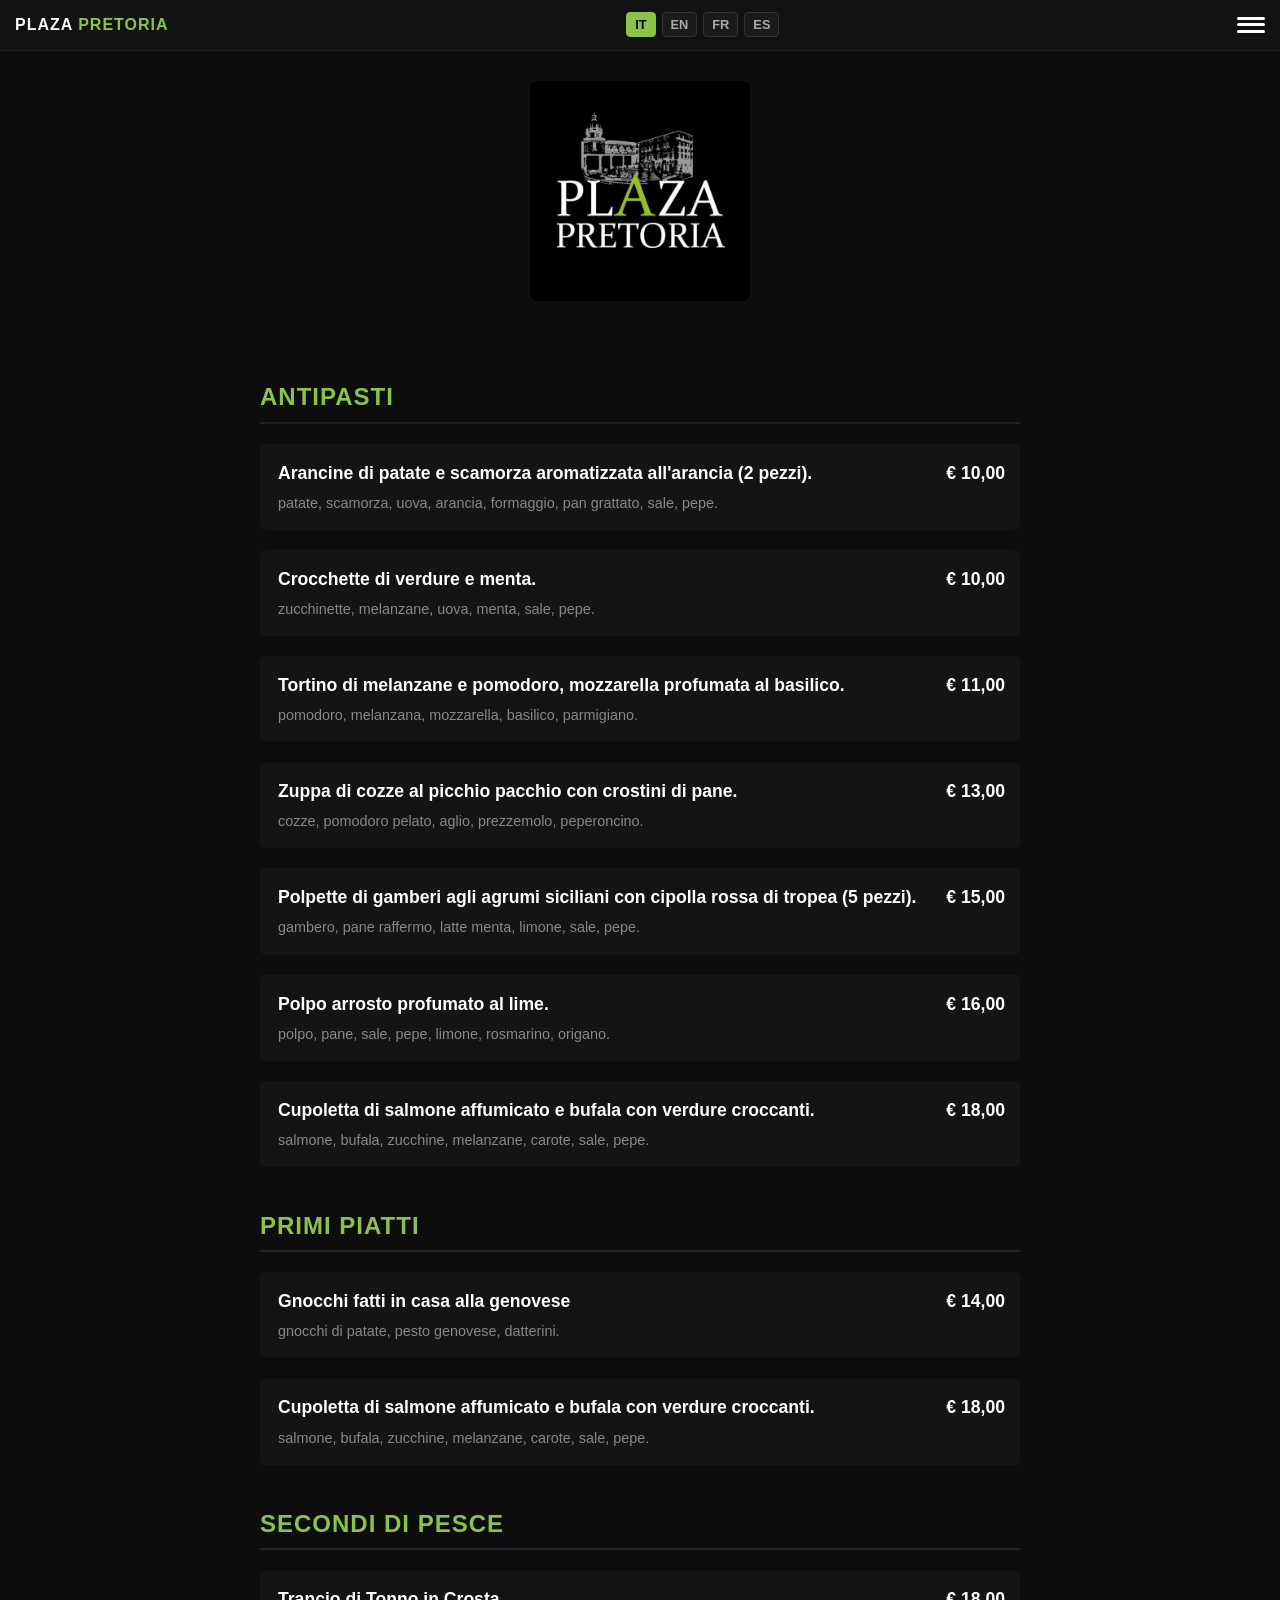
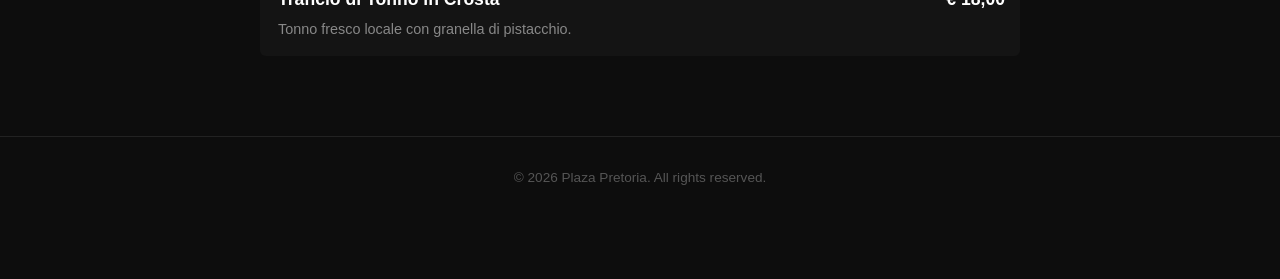
==== index.html @ 29262529 "Update index.html" ====
<!DOCTYPE html>
<html lang="it">
<head>
    <meta charset="UTF-8">
    <meta name="viewport" content="width=device-width, initial-scale=1.0">
    <title>Plaza Pretoria - Menu Digitale</title>
    <style>
        /* Reset e Font di Base */
        * {
            margin: 0;
            padding: 0;
            box-sizing: border-box;
            font-family: 'Segoe UI', Tahoma, Geneva, Verdana, sans-serif;
        }

        body {
            background-color: #0d0d0d;
            color: #ffffff;
            line-height: 1.6;
            padding-bottom: 60px;
        }

        /* Navbar Superiore Fissa */
        .top-navbar {
            position: sticky;
            top: 0;
            background-color: #121212;
            display: flex;
            justify-content: space-between;
            align-items: center;
            padding: 12px 15px;
            z-index: 1000;
            border-bottom: 1px solid #222;
        }

        .navbar-brand {
            font-size: 1rem;
            font-weight: bold;
            letter-spacing: 1px;
            color: #fff;
        }

        .navbar-brand span {
            color: #8bc34a;
        }

        /* Contenitore Selettore Lingua */
        .lang-selector {
            display: flex;
            gap: 6px;
        }

        .lang-btn {
            background-color: #1a1a1a;
            color: #aaa;
            border: 1px solid #333;
            padding: 4px 8px;
            font-size: 0.8rem;
            border-radius: 4px;
            cursor: pointer;
            font-weight: bold;
            transition: all 0.3s ease;
        }

        .lang-btn.active {
            background-color: #8bc34a;
            color: #000;
            border-color: #8bc34a;
        }

        /* Pulsante per aprire il menu (Hamburger) */
        .menu-toggle {
            background: none;
            border: none;
            color: #ffffff;
            cursor: pointer;
            display: flex;
            flex-direction: column;
            justify-content: space-around;
            width: 28px;
            height: 20px;
        }

        .menu-toggle .bar {
            width: 100%;
            height: 3px;
            background-color: #fff;
            border-radius: 2px;
            transition: all 0.3s ease;
        }

        /* Menu a Tendina Laterale */
        /* Menu a Tendina Laterale */
        .menu-nav {
        position: fixed;
        top: 53px;
        right: -100%;
        width: 250px;
        height: calc(100vh - 53px);
        background-color: #121212;
        display: flex;
        flex-direction: column;
        padding: 20px;
        gap: 10px; /* Ridotto leggermente per far stare più voci */
        z-index: 999;
        transition: right 0.3s ease;
        border-left: 1px solid #222;
        box-shadow: -5px 0 15px rgba(0,0,0,0.5);
    
    /* QUESTE SONO LE RIGHE CHE TI SERVONO PER LO SCORRIMENTO */
    overflow-y: auto; 
    -webkit-overflow-scrolling: touch; /* Per uno scorrimento fluido su iPhone/Android */
}

        .menu-nav.active {
            right: 0;
        }

        .menu-nav a {
            color: #ccc;
            text-decoration: none;
            padding: 12px 15px;
            background-color: #1a1a1a;
            border-radius: 8px;
            font-size: 1rem;
            transition: all 0.3s ease;
            border: 1px solid #333;
        }

        .menu-nav a:hover {
            background-color: #8bc34a;
            color: #000;
            font-weight: bold;
        }

        /* Animazione pulsante X */
        .menu-toggle.open .bar:nth-child(1) { transform: translateY(6px) rotate(45deg); }
        .menu-toggle.open .bar:nth-child(2) { opacity: 0; }
        .menu-toggle.open .bar:nth-child(3) { transform: translateY(-8px) rotate(-45deg); }

        /* Header e Logo */
        header {
            text-align: center;
            padding: 30px 20px 10px 20px;
        }

        .logo {
            max-width: 220px;
            width: 100%;
            height: auto;
            border-radius: 8px;
        }

        /* Contenitore Menu */
        .menu-container {
            max-width: 800px;
            margin: 0 auto;
            padding: 20px;
        }

        .section-title {
            color: #8bc34a;
            text-transform: uppercase;
            font-size: 1.5rem;
            margin-top: 40px;
            margin-bottom: 20px;
            border-bottom: 2px solid #222;
            padding-bottom: 5px;
            letter-spacing: 1px;
        }

        /* Struttura Piatti */
        .menu-item {
            display: flex;
            justify-content: space-between;
            align-items: flex-start;
            margin-bottom: 20px;
            background-color: #141414;
            padding: 15px;
            border-radius: 6px;
            border-left: 3px solid transparent;
            transition: border-color 0.3s;
        }

        .menu-item:hover {
            border-left-color: #8bc34a;
        }

        .item-details {
            flex-grow: 1;
            padding-right: 20px;
        }

        .item-title {
            font-size: 1.1rem;
            font-weight: 600;
            color: #fff;
        }

        .item-description {
            font-size: 0.9rem;
            color: #888;
            margin-top: 5px;
        }

        .item-allergens {
            font-size: 0.75rem;
            color: #ffa726;
            margin-top: 5px;
            font-style: italic;
        }

        .item-price {
            font-size: 1.1rem;
            font-weight: bold;
            color: #fff;
            white-space: nowrap;
        }

        /* Nascondiamo inizialmente le lingue straniere usando una classe dedicata */
        .lang-en, .lang-fr, .lang-es {
            display: none;
        }

        /* Footer */
        footer {
            text-align: center;
            padding: 30px;
            color: #555;
            font-size: 0.85rem;
            border-top: 1px solid #222;
            margin-top: 40px;
        }
    </style>
</head>
<body>

    <!-- Barra Superiore con Lingue e Pulsante Menu -->
    <div class="top-navbar">
        <div class="navbar-brand">PLAZA <span>PRETORIA</span></div>
        
        <!-- Pulsanti Cambio Lingua -->
        <div class="lang-selector">
            <button class="lang-btn active" onclick="changeLanguage('it', event)">IT</button>
            <button class="lang-btn" onclick="changeLanguage('en', event)">EN</button>
            <button class="lang-btn" onclick="changeLanguage('fr', event)">FR</button>
            <button class="lang-btn" onclick="changeLanguage('es', event)">ES</button>
        </div>

        <button class="menu-toggle" id="mobile-menu-btn" aria-label="Menu">
            <span class="bar"></span>
            <span class="bar"></span>
            <span class="bar"></span>
        </button>
    </div>

    <!-- Menu Laterale -->
    <nav class="menu-nav" id="sidebar-menu">
        <a href="#antipasti">
            <span class="lang-it">Antipasti</span><span class="lang-en">Starters</span><span class="lang-fr">Entrées</span><span class="lang-es">Entrantes</span>
        </a>
        <a href="#primi">
            <span class="lang-it">Primi Piatti</span><span class="lang-en">First Courses</span><span class="lang-fr">Plats Principaux</span><span class="lang-es">Primeros Platos</span>
        </a>
        <a href="#secondi-pesce">
            <span class="lang-it">Secondi Pesce</span><span class="lang-en">Fish Courses</span><span class="lang-fr">Plats de Poisson</span><span class="lang-es">Platos de Pescado</span>
        </a>
        <a href="#secondi-carne">
            <span class="lang-it">Secondi Carne</span><span class="lang-en">Meat Courses</span><span class="lang-fr">Plats de Viande</span><span class="lang-es">Platos de Carne</span>
        </a>
        <a href="#hamburger">
            <span class="lang-it">Hamburger</span><span class="lang-en">Burgers</span><span class="lang-fr">Hamburgers</span><span class="lang-es">Hamburguesas</span>
        </a>
        <a href="#insalate">
            <span class="lang-it">Insalate</span><span class="lang-en">Salads</span><span class="lang-fr">Salades</span><span class="lang-es">Ensaladas</span>
        </a>
        <a href="#contorni">
            <span class="lang-it">Contorni</span><span class="lang-en">Side dishes</span><span class="lang-fr">Accompagnements</span><span class="lang-es">Guarniciones</span>
        </a>
        <a href="#dessert">
            <span class="lang-it">Dessert</span><span class="lang-en">Dessert</span><span class="lang-fr">Dessert</span><span class="lang-es">Dessert</span>
        </a>
        <a href="#pizze-tradizionali">
            <span class="lang-it">Pizze Tradizionali</span><span class="lang-en">Traditional Pizzas</span><span class="lang-fr">Pizzas Traditionnelles</span><span class="lang-es">Pizzas Tradicionales</span>
        </a>
        <a href="#pizze-bianche">
            <span class="lang-it">Pizze Bianche</span><span class="lang-en">White Pizza</span><span class="lang-fr">Pizzas Blanches</span><span class="lang-es">Pizzas Blancas</span>
        </a>
        <a href="#bibite">
            <span class="lang-it">Bibite</span><span class="lang-en">Soft Drinks</span><span class="lang-fr">Boissons</span><span class="lang-es">Bebidas</span>
        </a>
        <a href="#birre-spina">
            <span class="lang-it">Birre alla Spina</span><span class="lang-en">Draft Beers</span><span class="lang-fr">Bières Pression</span><span class="lang-es">Cervezas de Barril</span>
        </a>
        <a href="#birre-bottiglia">
            <span class="lang-it">Birre in Bottiglia</span><span class="lang-en">Bottled Beers</span><span class="lang-fr">Bières en Bouteille</span><span class="lang-es">Cervezas Embotelladas</span>
        </a>
        <a href="#amari-grappe">
            <span class="lang-it">Amari & Grappe</span><span class="lang-en">Bitters and Grappas</span><span class="lang-fr">Amers et Grappas</span><span class="lang-es">Amargos y Grappas</span>
        </a>
        <a href="#calici-cocktail">
            <span class="lang-it">Calici & Cocktail</span><span class="lang-en">Glasses & Cocktails</span><span class="lang-fr">Verres et Cocktails</span><span class="lang-es">Vasos y Cócteles</span>
        </a>
    </nav>

    <header>
        <img src="logo.jpg" alt="Plaza Pretoria Logo" class="logo">
    </header>

    <div class="menu-container">

        <!-- ANTIPASTI -->
        <section id="antipasti">
            <h2 class="section-title">
                <span class="lang-it">Antipasti</span><span class="lang-en">Starters</span><span class="lang-fr">Entrées</span><span class="lang-es">Entrantes</span>
            </h2>
            
            <!-- Piatto 1 -->
            <div class="menu-item">
                <div class="item-details">
                    <div class="lang-it">
                        <div class="item-title">Arancine di patate e scamorza aromatizzata all'arancia (2 pezzi).</div>
                        <div class="item-description">patate, scamorza, uova, arancia, formaggio, pan grattato, sale, pepe.</div>
                    </div>
                    <div class="lang-en">
                        <div class="item-title">Potato and scamorza arancini flavored with orange (2 pieces)</div>
                        <div class="item-description">potatoes, scamorza cheese, eggs, orange, cheese, breadcrumbs, salt, pepper.</div>
                    </div>
                    <div class="lang-fr">
                        <div class="item-title">Arancini de pommes de terre et scamorza parfumés à l'orange (2 pièces)</div>
                        <div class="item-description">pommes de terre, scamorza, œufs, orange, fromage, chapelure, sel, poivre.</div>
                    </div>
                    <div class="lang-es">
                        <div class="item-title">Arancini de patata y scamorza aromatizados con naranja (2 piezas)</div>
                        <div class="item-description">patatas, queso scamorza, huevos, naranja, queso, pan rallado, sal, pimienta.</div>
                    </div>
                </div>
                <div class="item-price">€ 10,00</div>
            </div>

            <!-- Piatto 2 -->
            <div class="menu-item">
                <div class="item-details">
                    <div class="lang-it">
                        <div class="item-title">Crocchette di verdure e menta.</div>
                        <div class="item-description">zucchinette, melanzane, uova, menta, sale, pepe.</div>
                    </div>
                    <div class="lang-en">
                        <div class="item-title">Vegetable and mint croquettes</div>
                        <div class="item-description">zucchini, aubergines, eggs, mint, salt, pepper.</div>
                    </div>
                    <div class="lang-fr">
                        <div class="item-title">Croquettes de légumes et de menthe</div>
                        <div class="item-description">courgettes, aubergines, œufs, menthe, sel, poivre.</div>
                    </div>
                    <div class="lang-es">
                        <div class="item-title">Croquetas de verduras y menta</div>
                        <div class="item-description">calabacines, berenjenas, huevos, menta, sal, pimienta.</div>
                    </div>
                </div>
                <div class="item-price">€ 10,00</div>
            </div>

            <!-- Piatto 3 -->
            <div class="menu-item">
                <div class="item-details">
                    <div class="lang-it">
                        <div class="item-title">Tortino di melanzane e pomodoro, mozzarella profumata al basilico.</div>
                        <div class="item-description">pomodoro, melanzana, mozzarella, basilico, parmigiano.</div>
                    </div>
                    <div class="lang-en">
                        <div class="item-title">Eggplant and tomato tart, mozzarella flavored with basil</div>
                        <div class="item-description">tomato, aubergines, mozzarella, basil, parmesan.</div>
                    </div>
                    <div class="lang-fr">
                        <div class="item-title">Tarte aux aubergines et aux tonnes, mozzarella aromatisée au basilic</div>
                        <div class="item-description">tomate, aubergine, mozzarella, basilic, parmesan.</div>
                    </div>
                    <div class="lang-es">
                        <div class="item-title">Tarta de berenjena y tomate, mozzarella aromatizada con albahaca</div>
                        <div class="item-description">tomate, berenjena, mozzarella, albahaca, parmesano.</div>
                    </div>
                </div>
                <div class="item-price">€ 11,00</div>
            </div>

            <!-- Piatto 4 -->
            <div class="menu-item">
                <div class="item-details">
                    <div class="lang-it">
                        <div class="item-title">Zuppa di cozze al picchio pacchio con crostini di pane.</div>
                        <div class="item-description">cozze, pomodoro pelato, aglio, prezzemolo, peperoncino.</div>
                    </div>
                    <div class="lang-en">
                        <div class="item-title">Piccio Pacchio mussel soup with bread croutons</div>
                        <div class="item-description">mussels, peeled tomatoes, garlic, parsley, chili pepper.</div>
                    </div>
                    <div class="lang-fr">
                        <div class="item-title">Soupe de moules Piccio Pacchio avec croûtons de pain</div>
                        <div class="item-description">moules, tomates pelées, ail, persil, piment.</div>
                    </div>
                    <div class="lang-es">
                        <div class="item-title">Piccio Pacchio, sopa de mejillones con picatostes de pan</div>
                        <div class="item-description">mejillones, tomates pelados, ajo, perejil, chile.</div>
                    </div>
                </div>
                <div class="item-price">€ 13,00</div>
            </div>

            <!-- Piatto 5 -->
            <div class="menu-item">
                <div class="item-details">
                    <div class="lang-it">
                        <div class="item-title">Polpette di gamberi agli agrumi siciliani con cipolla rossa di tropea (5 pezzi).</div>
                        <div class="item-description">gambero, pane raffermo, latte menta, limone, sale, pepe.</div>
                    </div>
                    <div class="lang-en">
                        <div class="item-title">Sicilian citrus shrimp meatballs with Tropea red onion (5 pieces)</div>
                        <div class="item-description">shrimp, stale bread, milk, mint, lemon, salt, pepper.</div>
                    </div>
                    <div class="lang-fr">
                        <div class="item-title">Boulettes de crevettes aux agrumes de Sicile et oignons rouges de Tropea (5 pièces)</div>
                        <div class="item-description">crevettes, pain rassis, lait, menthe, citron, sel, poivre.</div>
                    </div>
                    <div class="lang-es">
                        <div class="item-title">Albóndigas de gambas sicilianas con cítricos y cebolla roja de Tropea (5 piezas)</div>
                        <div class="item-description">camarones, pan duro, leche, menta, limón, sal, pimienta.</div>
                    </div>
                </div>
                <div class="item-price">€ 15,00</div>
            </div>

            <!-- Piatto 6 -->
            <div class="menu-item">
                <div class="item-details">
                    <div class="lang-it">
                        <div class="item-title">Polpo arrosto profumato al lime.</div>
                        <div class="item-description">polpo, pane, sale, pepe, limone, rosmarino, origano.</div>
                    </div>
                    <div class="lang-en">
                        <div class="item-title">Roasted octopus flavored with lime</div>
                        <div class="item-description">octopus, bread, salt, pepper, lemon, rosemary, oregano.</div>
                    </div>
                    <div class="lang-fr">
                        <div class="item-title">Poulpe rôti aromatisé au citron vert</div>
                        <div class="item-description">poulpe, pain, sel, poivre, citron, romarin, origan.</div>
                    </div>
                    <div class="lang-es">
                        <div class="item-title">Pulpo asado con sabor a lima</div>
                        <div class="item-description">pulpo, pan, sal, pimienta, limón, romero, orégano.</div>
                    </div>
                </div>
                <div class="item-price">€ 16,00</div>
            </div>

            <!-- Piatto 7 -->
            <div class="menu-item">
                <div class="item-details">
                    <div class="lang-it">
                        <div class="item-title">Cupoletta di salmone affumicato e bufala con verdure croccanti.</div>
                        <div class="item-description">salmone, bufala, zucchine, melanzane, carote, sale, pepe.</div>
                    </div>
                    <div class="lang-en">
                        <div class="item-title">Smoked salmon and buffalo mozzarella dome with crunchy vegetables</div>
                        <div class="item-description">salmon, buffalo mozzarella, zucchini, aubergines, carrots, salt, pepper.</div>
                    </div>
                    <div class="lang-fr">
                        <div class="item-title">Dôme de saumon fumé et de mozzarella de bufflonne avec des légumes croquants</div>
                        <div class="item-description">saumon, mozzarella de bufflonne, courgettes, aubergines, carottes, sel, poivre.</div>
                    </div>
                    <div class="lang-es">
                        <div class="item-title">Cúpula de salmón ahumado y mozzarella de búfala con verduras crujientes</div>
                        <div class="item-description">salmón, mozzarella de búfala, calabacines, berenjenas, zanahorias, sal, pimienta.</div>
                    </div>
                </div>
                <div class="item-price">€ 18,00</div>
            </div>
        </section>

        <!-- PRIMI PIATTI -->
        <section id="primi">
            <h2 class="section-title">
                <span class="lang-it">Primi Piatti</span><span class="lang-en">First Courses</span><span class="lang-fr">Plats Principaux</span><span class="lang-es">Primeros Platos</span>
            </h2>
            <div class="menu-item">
                <div class="item-details">
                    <div class="lang-it">
                        <div class="item-title">Gnocchi fatti in casa alla genovese</div>
                        <div class="item-description">gnocchi di patate, pesto genovese, datterini.</div>
                    </div>
                    <div class="lang-en">
                        <div class="item-title">Homemade Genovese gnocchi</div>
                        <div class="item-description">potato gnocchi, Genovese pesto, cherry tomatoes.</div>
                    </div>
                    <div class="lang-fr">
                        <div class="item-title">Gnocchis génois faits maison</div>
                        <div class="item-description">gnocchis de pommes de terre, pesto génois, tonnes cerises.</div>
                    </div>
                    <div class="lang-es">
                        <div class="item-title">Ñoquis genoveses caseros</div>
                        <div class="item-description">ñoquis de patata, pesto genovés, tomates cherry.</div>
                    </div>
                </div>
                <div class="item-price">€ 14,00</div>
            </div>

            <div class="menu-item">
                <div class="item-details">
                    <div class="lang-it">
                        <div class="item-title">Cupoletta di salmone affumicato e bufala con verdure croccanti.</div>
                        <div class="item-description">salmone, bufala, zucchine, melanzane, carote, sale, pepe.</div>
                    </div>
                    <div class="lang-en">
                        <div class="item-title">Smoked salmon and buffalo mozzarella dome with crunchy vegetables</div>
                        <div class="item-description">salmon, buffalo mozzarella, zucchini, aubergines, carrots, salt, pepper.</div>
                    </div>
                    <div class="lang-fr">
                        <div class="item-title">Dôme de saumon fumé et de mozzarella de bufflonne avec des légumes croquants</div>
                        <div class="item-description">saumon, mozzarella de bufflonne, courgettes, aubergines, carottes, sel, poivre.</div>
                    </div>
                    <div class="lang-es">
                        <div class="item-title">Cúpula de salmón ahumado y mozzarella de búfala con verduras crujientes</div>
                        <div class="item-description">salmón, mozzarella de búfala, calabacines, berenjenas, zanahorias, sal, pimienta.</div>
                    </div>
                </div>
                <div class="item-price">€ 18,00</div>
            </div>
        </section>

        <!-- SECONDI DI PESCE -->
        <section id="secondi-pesce">
            <h2 class="section-title">
                <span class="lang-it">Secondi di Pesce</span><span class="lang-en">Fish Courses</span><span class="lang-fr">Plats de Poisson</span><span class="lang-es">Platos de Pescado</span>
            </h2>
            <div class="menu-item">
                <div class="item-details">
                    <div class="lang-it">
                        <div class="item-title">Trancio di Tonno in Crosta</div>
                        <div class="item-description">Tonno fresco locale con granella di pistacchio.</div>
                    </div>
                    <div class="lang-en">
                        <div class="item-title">Tuna Steak in Crust</div>
                        <div class="item-description">Fresh local tuna with chopped pistachios.</div>
                    </div>
                    <div class="lang-fr">
                        <div class="item-title">Pavé de Thon en Croûte</div>
                        <div class="item-description">Thon frais local aux pistaches concassées.</div>
                    </div>
                    <div class="lang-es">
                        <div class="item-title">Filete de Atún en Costra</div>
                        <div class="item-description">Atún fresco local con pistachos picados.</div>
                    </div>
                </div>
                <div class="item-price">€ 18,00</div>
            </div>
        </section>

    </div>

    <footer>
        <p>© 2026 Plaza Pretoria. All rights reserved.</p>
    </footer>

    <script>
        // Gestione Menu Hamburger
        const menuBtn = document.getElementById('mobile-menu-btn');
        const sidebarMenu = document.getElementById('sidebar-menu');
        const menuLinks = document.querySelectorAll('#sidebar-menu a');

        menuBtn.addEventListener('click', () => {
            menuBtn.classList.toggle('open');
            sidebarMenu.classList.toggle('active');
        });

        menuLinks.forEach(link => {
            link.addEventListener('click', () => {
                menuBtn.classList.remove('open');
                sidebarMenu.classList.remove('active');
            });
        });

        // Funzione per Cambiare Lingua Corretta
        function changeLanguage(lang, event) {
            // Rimuove la classe attiva da tutti i pulsanti delle lingue
            document.querySelectorAll('.lang-btn').forEach(btn => {
                btn.classList.remove('active');
            });
            
            // Aggiunge la classe attiva al pulsante premuto
            event.target.classList.add('active');

            // Nasconde TUTTI i blocchi delle lingue usando le classi specifiche
            const tutteLeLingue = ['.lang-it', '.lang-en', '.lang-fr', '.lang-es'];
            tutteLeLingue.forEach(classe => {
                document.querySelectorAll(classe).forEach(elem => {
                    elem.style.display = 'none';
                });
            });

            // Mostra solo gli elementi della lingua selezionata
            document.querySelectorAll(`.lang-${lang}`).forEach(elem => {
                if(elem.tagName === 'SPAN') {
                    elem.style.display = 'inline';
                } else {
                    elem.style.display = 'block';
                }
            });
        }
    </script>
</body>
</html>
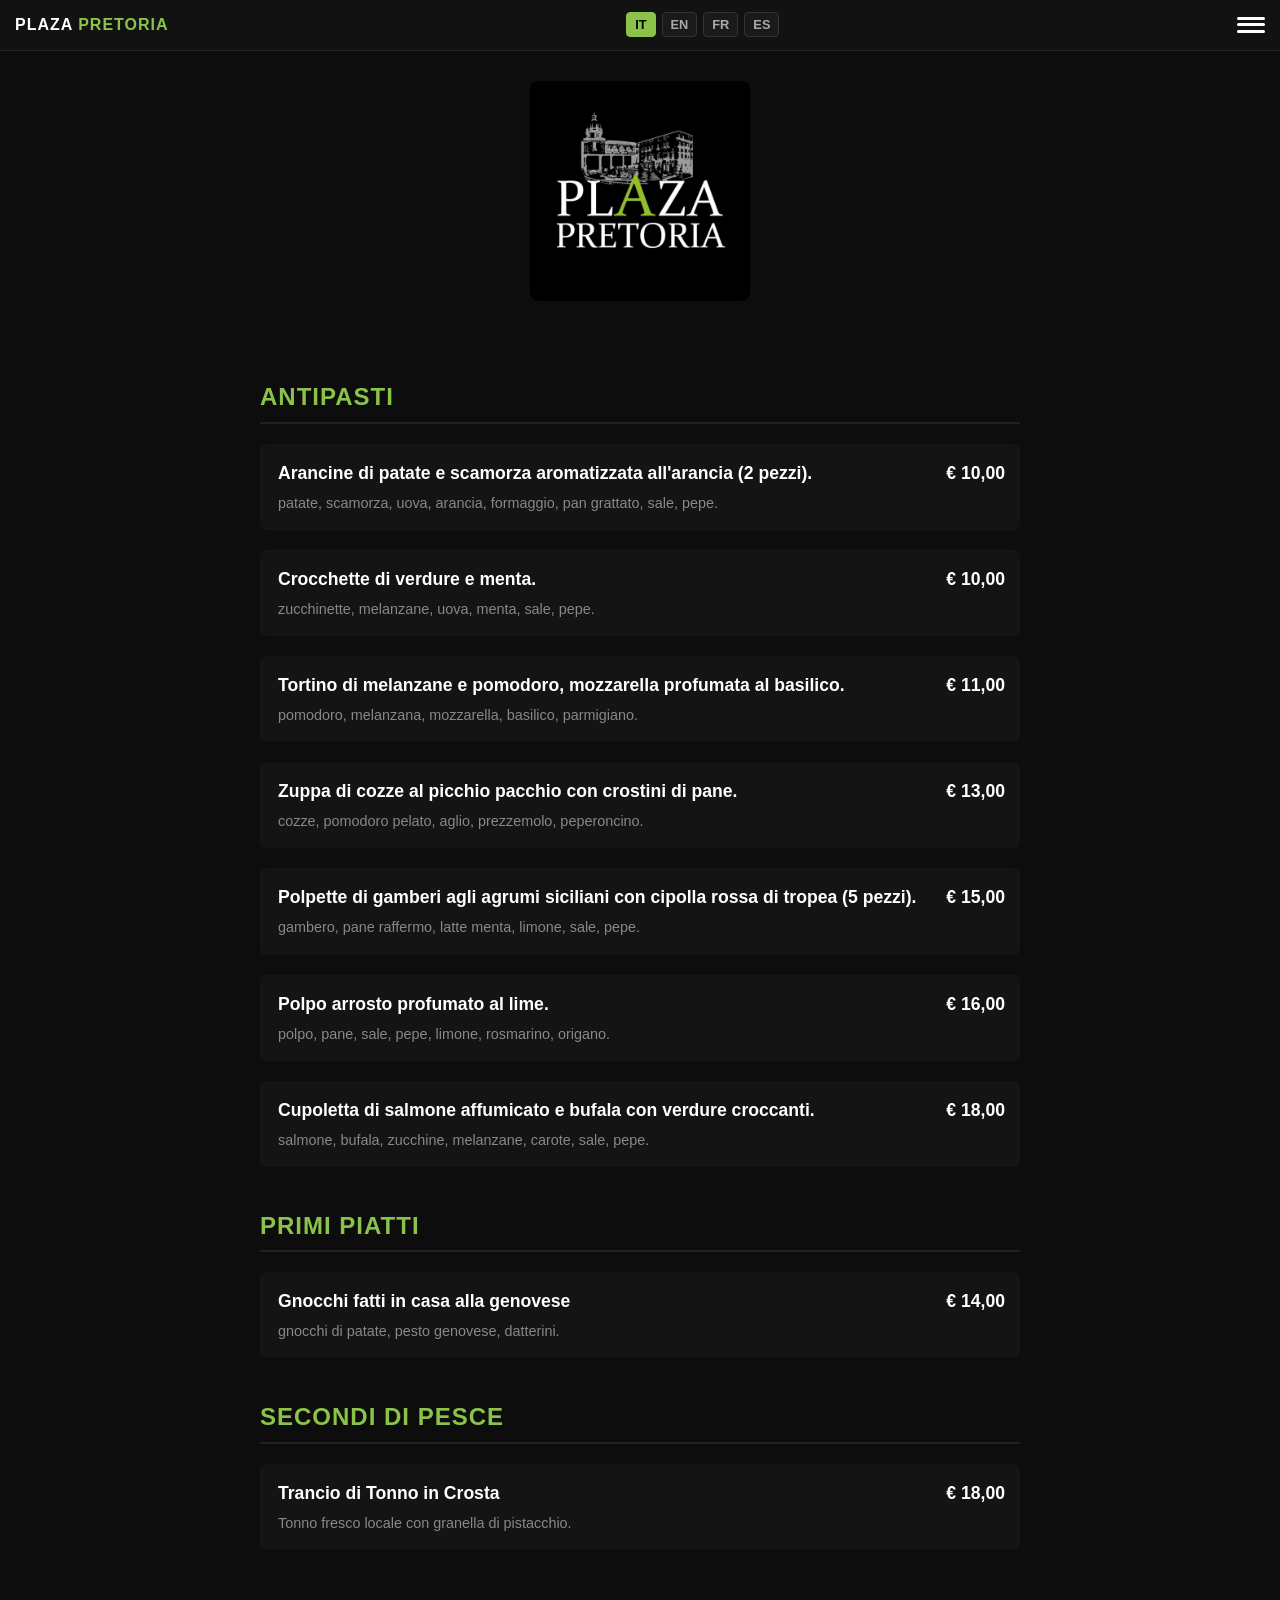
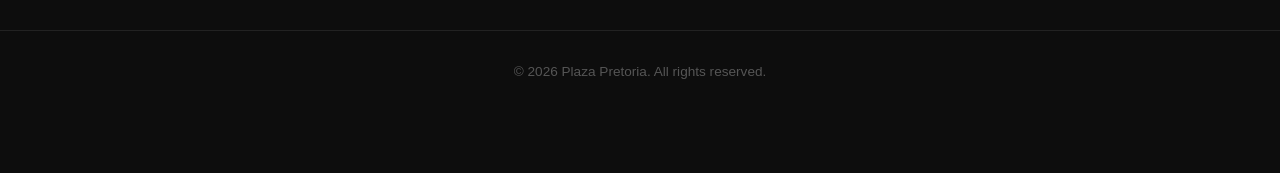
==== commit e3106d47: "Update index.html" ====
--- a/index.html
+++ b/index.html
@@ -503,28 +503,6 @@
                 </div>
                 <div class="item-price">€ 14,00</div>
             </div>
-
-            <div class="menu-item">
-                <div class="item-details">
-                    <div class="lang-it">
-                        <div class="item-title">Cupoletta di salmone affumicato e bufala con verdure croccanti.</div>
-                        <div class="item-description">salmone, bufala, zucchine, melanzane, carote, sale, pepe.</div>
-                    </div>
-                    <div class="lang-en">
-                        <div class="item-title">Smoked salmon and buffalo mozzarella dome with crunchy vegetables</div>
-                        <div class="item-description">salmon, buffalo mozzarella, zucchini, aubergines, carrots, salt, pepper.</div>
-                    </div>
-                    <div class="lang-fr">
-                        <div class="item-title">Dôme de saumon fumé et de mozzarella de bufflonne avec des légumes croquants</div>
-                        <div class="item-description">saumon, mozzarella de bufflonne, courgettes, aubergines, carottes, sel, poivre.</div>
-                    </div>
-                    <div class="lang-es">
-                        <div class="item-title">Cúpula de salmón ahumado y mozzarella de búfala con verduras crujientes</div>
-                        <div class="item-description">salmón, mozzarella de búfala, calabacines, berenjenas, zanahorias, sal, pimienta.</div>
-                    </div>
-                </div>
-                <div class="item-price">€ 18,00</div>
-            </div>
         </section>
 
         <!-- SECONDI DI PESCE -->
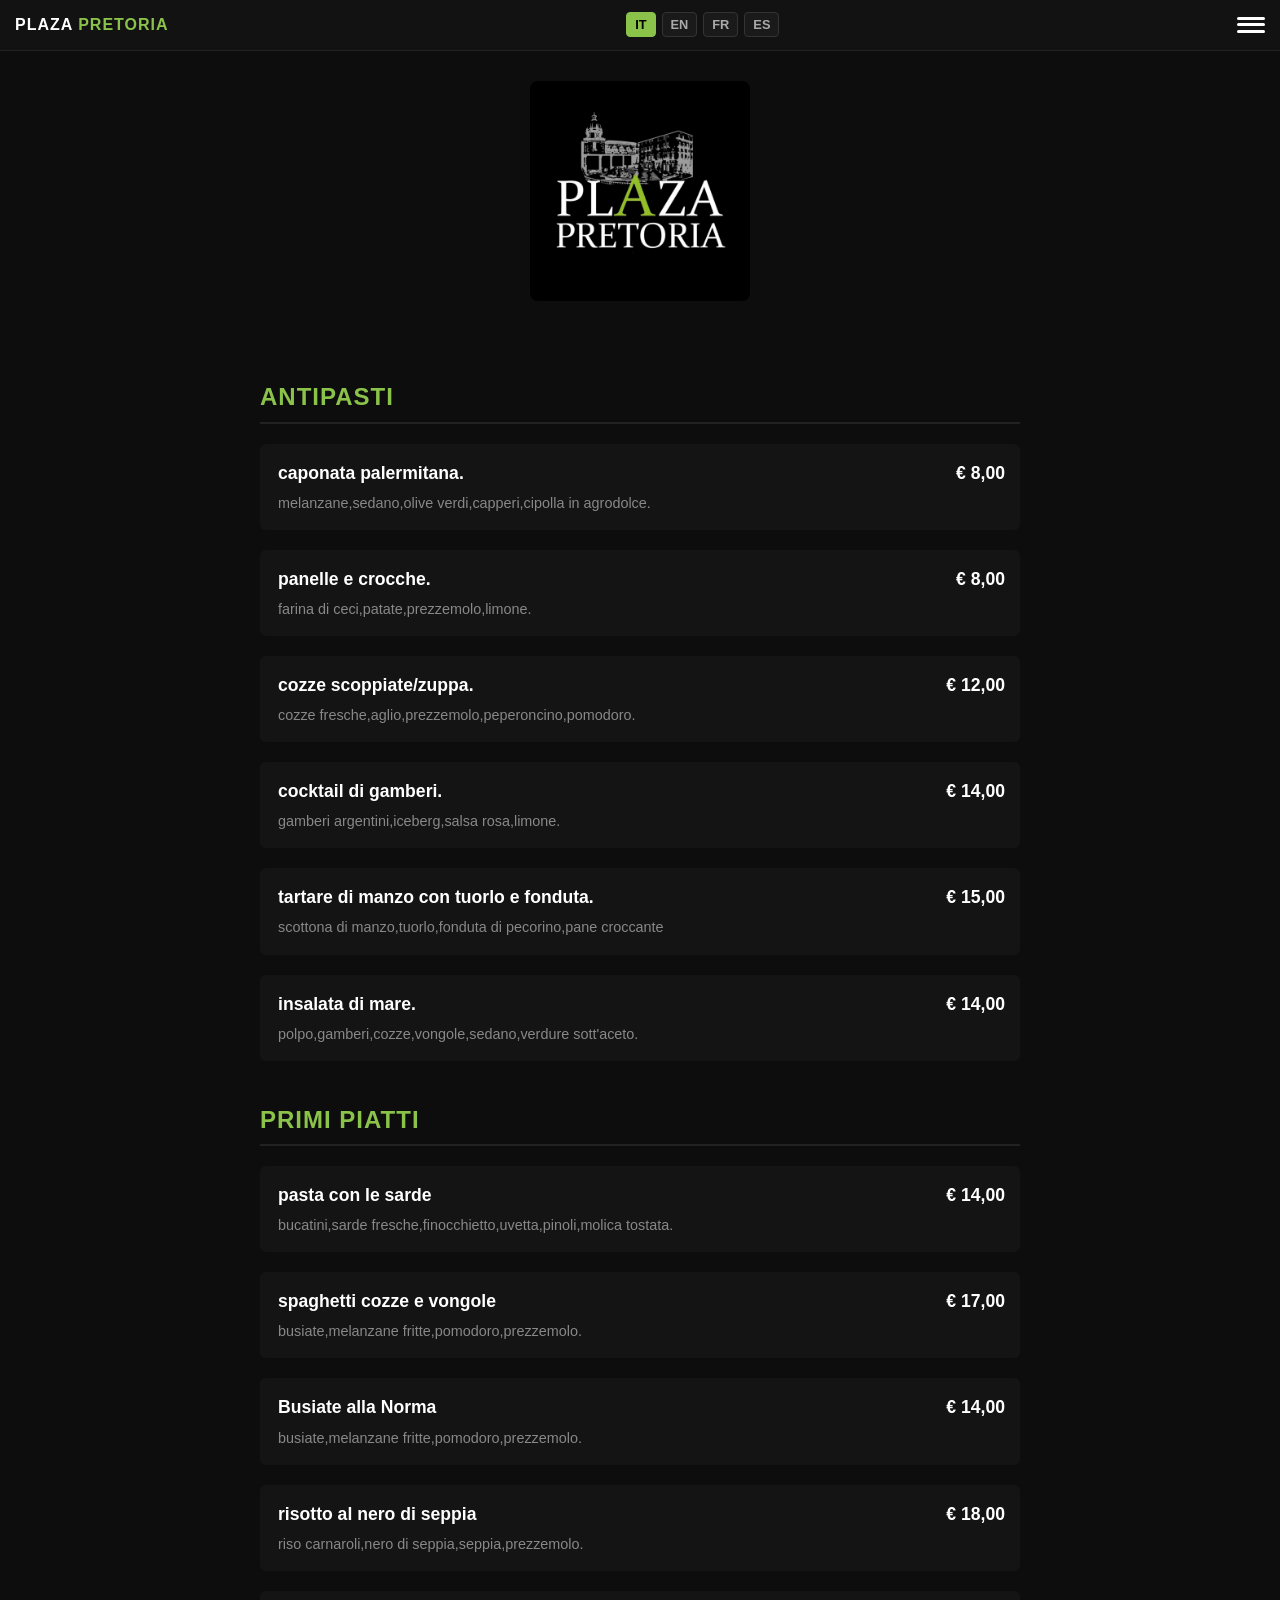
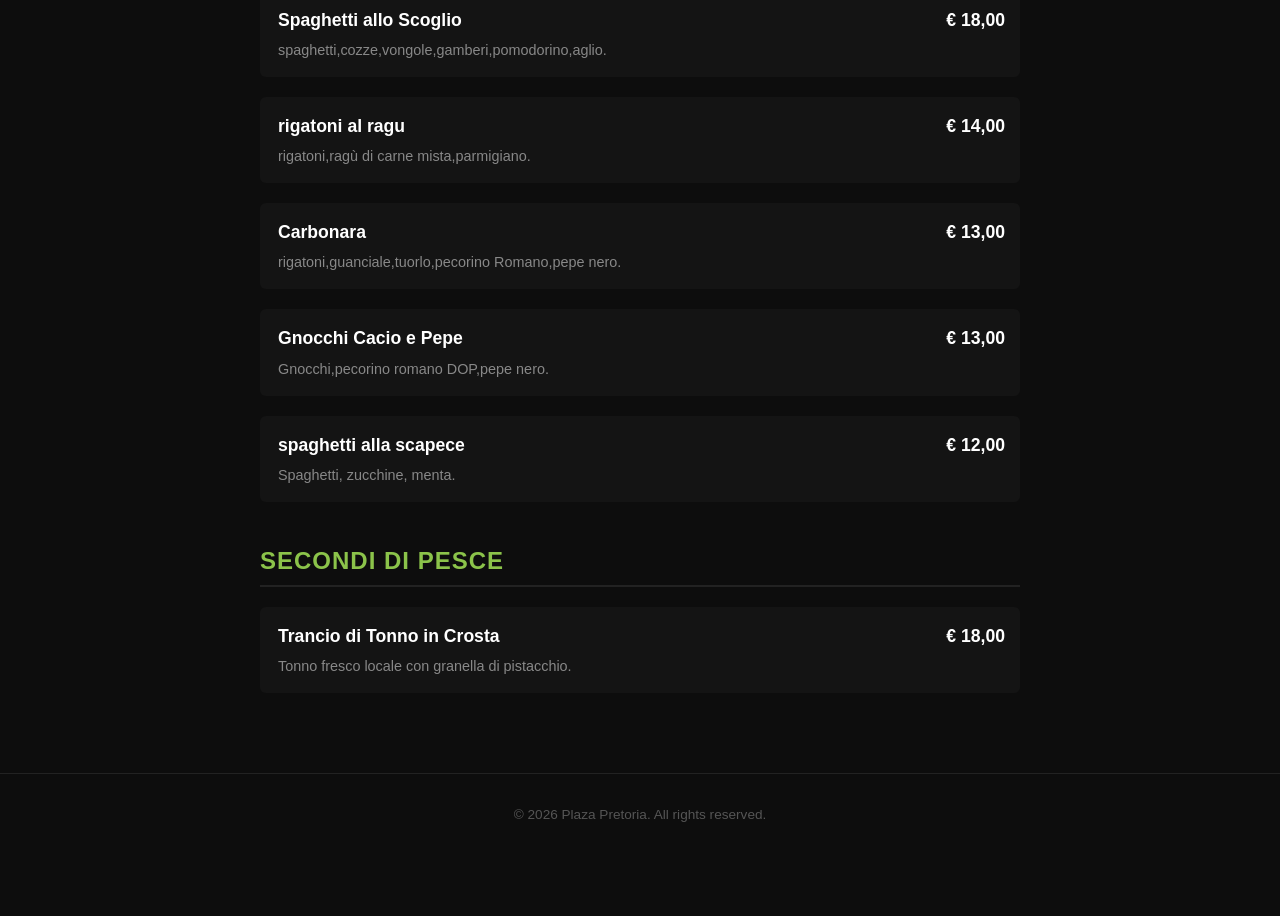
==== commit cb4a3069: "Update print statement from 'Hello' to 'Goodbye'" ====
--- a/index.html
+++ b/index.html
@@ -90,27 +90,22 @@
         }
 
         /* Menu a Tendina Laterale */
-        /* Menu a Tendina Laterale */
         .menu-nav {
-        position: fixed;
-        top: 53px;
-        right: -100%;
-        width: 250px;
-        height: calc(100vh - 53px);
-        background-color: #121212;
-        display: flex;
-        flex-direction: column;
-        padding: 20px;
-        gap: 10px; /* Ridotto leggermente per far stare più voci */
-        z-index: 999;
-        transition: right 0.3s ease;
-        border-left: 1px solid #222;
-        box-shadow: -5px 0 15px rgba(0,0,0,0.5);
-    
-    /* QUESTE SONO LE RIGHE CHE TI SERVONO PER LO SCORRIMENTO */
-    overflow-y: auto; 
-    -webkit-overflow-scrolling: touch; /* Per uno scorrimento fluido su iPhone/Android */
-}
+            position: fixed;
+            top: 53px;
+            right: -100%;
+            width: 250px;
+            height: calc(100vh - 53px);
+            background-color: #121212;
+            display: flex;
+            flex-direction: column;
+            padding: 20px;
+            gap: 15px;
+            z-index: 999;
+            transition: right 0.3s ease;
+            border-left: 1px solid #222;
+            box-shadow: -5px 0 15px rgba(0,0,0,0.5);
+        }
 
         .menu-nav.active {
             right: 0;
@@ -319,112 +314,112 @@
             <div class="menu-item">
                 <div class="item-details">
                     <div class="lang-it">
-                        <div class="item-title">Arancine di patate e scamorza aromatizzata all'arancia (2 pezzi).</div>
-                        <div class="item-description">patate, scamorza, uova, arancia, formaggio, pan grattato, sale, pepe.</div>
-                    </div>
-                    <div class="lang-en">
-                        <div class="item-title">Potato and scamorza arancini flavored with orange (2 pieces)</div>
-                        <div class="item-description">potatoes, scamorza cheese, eggs, orange, cheese, breadcrumbs, salt, pepper.</div>
-                    </div>
-                    <div class="lang-fr">
-                        <div class="item-title">Arancini de pommes de terre et scamorza parfumés à l'orange (2 pièces)</div>
-                        <div class="item-description">pommes de terre, scamorza, œufs, orange, fromage, chapelure, sel, poivre.</div>
-                    </div>
-                    <div class="lang-es">
-                        <div class="item-title">Arancini de patata y scamorza aromatizados con naranja (2 piezas)</div>
-                        <div class="item-description">patatas, queso scamorza, huevos, naranja, queso, pan rallado, sal, pimienta.</div>
-                    </div>
-                </div>
-                <div class="item-price">€ 10,00</div>
+                        <div class="item-title">caponata palermitana.</div>
+                        <div class="item-description">melanzane,sedano,olive verdi,capperi,cipolla in agrodolce.</div>
+                    </div>
+                    <div class="lang-en">
+                        <div class="item-title">Palermitan Caponata</div>
+                        <div class="item-description">Eggplant, celery, green olives, capers, sweet-and-sour onions</div>
+                    </div>
+                    <div class="lang-fr">
+                        <div class="item-title">Caponata à la palermitaine</div>
+                        <div class="item-description">Aubergines, céleri, olives vertes, câpres, oignon aigre-doux</div>
+                    </div>
+                    <div class="lang-es">
+                        <div class="item-title">caponata al estilo de Palermo</div>
+                        <div class="item-description">berenjenas, apio, aceitunas verdes, alcaparras, cebolla agridulce</div>
+                    </div>
+                </div>
+                <div class="item-price">€ 8,00</div>
             </div>
 
             <!-- Piatto 2 -->
             <div class="menu-item">
                 <div class="item-details">
                     <div class="lang-it">
-                        <div class="item-title">Crocchette di verdure e menta.</div>
-                        <div class="item-description">zucchinette, melanzane, uova, menta, sale, pepe.</div>
-                    </div>
-                    <div class="lang-en">
-                        <div class="item-title">Vegetable and mint croquettes</div>
-                        <div class="item-description">zucchini, aubergines, eggs, mint, salt, pepper.</div>
-                    </div>
-                    <div class="lang-fr">
-                        <div class="item-title">Croquettes de légumes et de menthe</div>
-                        <div class="item-description">courgettes, aubergines, œufs, menthe, sel, poivre.</div>
-                    </div>
-                    <div class="lang-es">
-                        <div class="item-title">Croquetas de verduras y menta</div>
-                        <div class="item-description">calabacines, berenjenas, huevos, menta, sal, pimienta.</div>
-                    </div>
-                </div>
-                <div class="item-price">€ 10,00</div>
+                        <div class="item-title">panelle e crocche.</div>
+                        <div class="item-description">farina di ceci,patate,prezzemolo,limone.</div>
+                    </div>
+                    <div class="lang-en">
+                        <div class="item-title">panelle and croquettes</div>
+                        <div class="item-description">Chickpea flour, potatoes, parsley, lemon.</div>
+                    </div>
+                    <div class="lang-fr">
+                        <div class="item-title">panelle et crocche</div>
+                        <div class="item-description">farine de pois chiches, pommes de terre, persil, citron.</div>
+                    </div>
+                    <div class="lang-es">
+                        <div class="item-title">panelle y crocche</div>
+                        <div class="item-description">harina de garbanzos, patatas, perejil, limón.</div>
+                    </div>
+                </div>
+                <div class="item-price">€ 8,00</div>
             </div>
 
             <!-- Piatto 3 -->
             <div class="menu-item">
                 <div class="item-details">
                     <div class="lang-it">
-                        <div class="item-title">Tortino di melanzane e pomodoro, mozzarella profumata al basilico.</div>
-                        <div class="item-description">pomodoro, melanzana, mozzarella, basilico, parmigiano.</div>
-                    </div>
-                    <div class="lang-en">
-                        <div class="item-title">Eggplant and tomato tart, mozzarella flavored with basil</div>
-                        <div class="item-description">tomato, aubergines, mozzarella, basil, parmesan.</div>
-                    </div>
-                    <div class="lang-fr">
-                        <div class="item-title">Tarte aux aubergines et aux tonnes, mozzarella aromatisée au basilic</div>
-                        <div class="item-description">tomate, aubergine, mozzarella, basilic, parmesan.</div>
-                    </div>
-                    <div class="lang-es">
-                        <div class="item-title">Tarta de berenjena y tomate, mozzarella aromatizada con albahaca</div>
-                        <div class="item-description">tomate, berenjena, mozzarella, albahaca, parmesano.</div>
-                    </div>
-                </div>
-                <div class="item-price">€ 11,00</div>
+                        <div class="item-title">cozze scoppiate/zuppa.</div>
+                        <div class="item-description">cozze fresche,aglio,prezzemolo,peperoncino,pomodoro.</div>
+                    </div>
+                    <div class="lang-en">
+                        <div class="item-title">Sautéed Mussels / Mussel Soup</div>
+                        <div class="item-description">Fresh mussels, garlic, parsley, chili pepper, cherry tomatoes.</div>
+                    </div>
+                    <div class="lang-fr">
+                        <div class="item-title">moules soufflées/soupe</div>
+                        <div class="item-description">moules fraîches, ail, persil, piment, tomate.</div>
+                    </div>
+                    <div class="lang-es">
+                        <div class="item-title">mejillones reventados/sopa</div>
+                        <div class="item-description">mejillones frescos, ajo, perejil, chile, tomate.</div>
+                    </div>
+                </div>
+                <div class="item-price">€ 12,00</div>
             </div>
 
             <!-- Piatto 4 -->
             <div class="menu-item">
                 <div class="item-details">
                     <div class="lang-it">
-                        <div class="item-title">Zuppa di cozze al picchio pacchio con crostini di pane.</div>
-                        <div class="item-description">cozze, pomodoro pelato, aglio, prezzemolo, peperoncino.</div>
-                    </div>
-                    <div class="lang-en">
-                        <div class="item-title">Piccio Pacchio mussel soup with bread croutons</div>
-                        <div class="item-description">mussels, peeled tomatoes, garlic, parsley, chili pepper.</div>
-                    </div>
-                    <div class="lang-fr">
-                        <div class="item-title">Soupe de moules Piccio Pacchio avec croûtons de pain</div>
-                        <div class="item-description">moules, tomates pelées, ail, persil, piment.</div>
-                    </div>
-                    <div class="lang-es">
-                        <div class="item-title">Piccio Pacchio, sopa de mejillones con picatostes de pan</div>
-                        <div class="item-description">mejillones, tomates pelados, ajo, perejil, chile.</div>
-                    </div>
-                </div>
-                <div class="item-price">€ 13,00</div>
+                        <div class="item-title">cocktail di gamberi.</div>
+                        <div class="item-description">gamberi argentini,iceberg,salsa rosa,limone.</div>
+                    </div>
+                    <div class="lang-en">
+                        <div class="item-title">Shrimp Cocktail</div>
+                        <div class="item-description">Argentine prawns, iceberg lettuce, Marie Rose sauce, lemon.</div>
+                    </div>
+                    <div class="lang-fr">
+                        <div class="item-title">cocktail de crevettes</div>
+                        <div class="item-description">Crevettes argentines, laitue iceberg, sauce Marie Rose, citron.</div>
+                    </div>
+                    <div class="lang-es">
+                        <div class="item-title">cóctel de langostinos</div>
+                        <div class="item-description">Langostinos argentinos, lechuga iceberg, salsa Marie Rose, limón.</div>
+                    </div>
+                </div>
+                <div class="item-price">€ 14,00</div>
             </div>
 
             <!-- Piatto 5 -->
             <div class="menu-item">
                 <div class="item-details">
                     <div class="lang-it">
-                        <div class="item-title">Polpette di gamberi agli agrumi siciliani con cipolla rossa di tropea (5 pezzi).</div>
-                        <div class="item-description">gambero, pane raffermo, latte menta, limone, sale, pepe.</div>
-                    </div>
-                    <div class="lang-en">
-                        <div class="item-title">Sicilian citrus shrimp meatballs with Tropea red onion (5 pieces)</div>
-                        <div class="item-description">shrimp, stale bread, milk, mint, lemon, salt, pepper.</div>
-                    </div>
-                    <div class="lang-fr">
-                        <div class="item-title">Boulettes de crevettes aux agrumes de Sicile et oignons rouges de Tropea (5 pièces)</div>
-                        <div class="item-description">crevettes, pain rassis, lait, menthe, citron, sel, poivre.</div>
-                    </div>
-                    <div class="lang-es">
-                        <div class="item-title">Albóndigas de gambas sicilianas con cítricos y cebolla roja de Tropea (5 piezas)</div>
-                        <div class="item-description">camarones, pan duro, leche, menta, limón, sal, pimienta.</div>
+                        <div class="item-title">tartare di manzo con tuorlo e fonduta.</div>
+                        <div class="item-description">scottona di manzo,tuorlo,fonduta di pecorino,pane croccante</div>
+                    </div>
+                    <div class="lang-en">
+                        <div class="item-title">Beef Tartare with Egg Yolk & Fondue</div>
+                        <div class="item-description">Scottona beef, egg yolk, pecorino cheese fondue, crispy bread.</div>
+                    </div>
+                    <div class="lang-fr">
+                        <div class="item-title">Tartare de bœuf avec jaune d'œuf et fondue</div>
+                        <div class="item-description">Bœuf, jaune d'œuf, fondue de pecorino, pain croustillant.</div>
+                    </div>
+                    <div class="lang-es">
+                        <div class="item-title">Tartar de ternera con yema de huevo y fondue.</div>
+                        <div class="item-description">Fondue de carne de res, yema de huevo, queso pecorino y pan crujiente..</div>
                     </div>
                 </div>
                 <div class="item-price">€ 15,00</div>
@@ -434,74 +429,227 @@
             <div class="menu-item">
                 <div class="item-details">
                     <div class="lang-it">
-                        <div class="item-title">Polpo arrosto profumato al lime.</div>
-                        <div class="item-description">polpo, pane, sale, pepe, limone, rosmarino, origano.</div>
-                    </div>
-                    <div class="lang-en">
-                        <div class="item-title">Roasted octopus flavored with lime</div>
-                        <div class="item-description">octopus, bread, salt, pepper, lemon, rosemary, oregano.</div>
-                    </div>
-                    <div class="lang-fr">
-                        <div class="item-title">Poulpe rôti aromatisé au citron vert</div>
-                        <div class="item-description">poulpe, pain, sel, poivre, citron, romarin, origan.</div>
-                    </div>
-                    <div class="lang-es">
-                        <div class="item-title">Pulpo asado con sabor a lima</div>
-                        <div class="item-description">pulpo, pan, sal, pimienta, limón, romero, orégano.</div>
-                    </div>
-                </div>
-                <div class="item-price">€ 16,00</div>
-            </div>
-
-            <!-- Piatto 7 -->
-            <div class="menu-item">
-                <div class="item-details">
-                    <div class="lang-it">
-                        <div class="item-title">Cupoletta di salmone affumicato e bufala con verdure croccanti.</div>
-                        <div class="item-description">salmone, bufala, zucchine, melanzane, carote, sale, pepe.</div>
-                    </div>
-                    <div class="lang-en">
-                        <div class="item-title">Smoked salmon and buffalo mozzarella dome with crunchy vegetables</div>
-                        <div class="item-description">salmon, buffalo mozzarella, zucchini, aubergines, carrots, salt, pepper.</div>
-                    </div>
-                    <div class="lang-fr">
-                        <div class="item-title">Dôme de saumon fumé et de mozzarella de bufflonne avec des légumes croquants</div>
-                        <div class="item-description">saumon, mozzarella de bufflonne, courgettes, aubergines, carottes, sel, poivre.</div>
-                    </div>
-                    <div class="lang-es">
-                        <div class="item-title">Cúpula de salmón ahumado y mozzarella de búfala con verduras crujientes</div>
-                        <div class="item-description">salmón, mozzarella de búfala, calabacines, berenjenas, zanahorias, sal, pimienta.</div>
-                    </div>
-                </div>
-                <div class="item-price">€ 18,00</div>
-            </div>
-        </section>
+                        <div class="item-title">insalata di mare.</div>
+                        <div class="item-description">polpo,gamberi,cozze,vongole,sedano,verdure sott'aceto.</div>
+                    </div>
+                    <div class="lang-en">
+                        <div class="item-title">Seafood Salad</div>
+                        <div class="item-description">Octopus, prawns, mussels, clams, celery, pickled vegetables.</div>
+                    </div>
+                    <div class="lang-fr">
+                        <div class="item-title">salade de fruits de mer</div>
+                        <div class="item-description">poulpe, crevettes, moules, palourdes, céleri, légumes marinés.</div>
+                    </div>
+                    <div class="lang-es">
+                        <div class="item-title">ensalada de mariscos</div>
+                        <div class="item-description">pulpo, Langostinos, mejillones, almejas, apio, verduras encurtidas.</div>
+                    </div>
+                </div>
+                <div class="item-price">€ 14,00</div>
+            </div>
 
         <!-- PRIMI PIATTI -->
         <section id="primi">
             <h2 class="section-title">
                 <span class="lang-it">Primi Piatti</span><span class="lang-en">First Courses</span><span class="lang-fr">Plats Principaux</span><span class="lang-es">Primeros Platos</span>
             </h2>
-            <div class="menu-item">
-                <div class="item-details">
-                    <div class="lang-it">
-                        <div class="item-title">Gnocchi fatti in casa alla genovese</div>
-                        <div class="item-description">gnocchi di patate, pesto genovese, datterini.</div>
-                    </div>
-                    <div class="lang-en">
-                        <div class="item-title">Homemade Genovese gnocchi</div>
-                        <div class="item-description">potato gnocchi, Genovese pesto, cherry tomatoes.</div>
-                    </div>
-                    <div class="lang-fr">
-                        <div class="item-title">Gnocchis génois faits maison</div>
-                        <div class="item-description">gnocchis de pommes de terre, pesto génois, tonnes cerises.</div>
-                    </div>
-                    <div class="lang-es">
-                        <div class="item-title">Ñoquis genoveses caseros</div>
-                        <div class="item-description">ñoquis de patata, pesto genovés, tomates cherry.</div>
+            <!-- Piatto 1 -->
+            <div class="menu-item">
+                <div class="item-details">
+                    <div class="lang-it">
+                        <div class="item-title">pasta con le sarde</div>
+                        <div class="item-description">bucatini,sarde fresche,finocchietto,uvetta,pinoli,molica tostata.</div>
+                    </div>
+                    <div class="lang-en">
+                        <div class="item-title">Pasta with Sardines</div>
+                        <div class="item-description">Bucatini, fresh sardines, wild fennel, raisins, pine nuts, toasted breadcrumbs.</div>
+                    </div>
+                    <div class="lang-fr">
+                        <div class="item-title">pâtes aux sardines</div>
+                        <div class="item-description">bucatini, sardines fraîches, fenouil, raisins secs, pignons de pin, chapelure grillée</div>
+                    </div>
+                    <div class="lang-es">
+                        <div class="item-title">pasta con sardinas</div>
+                        <div class="item-description">bucatini, sardinas frescas, hinojo, pasas, piñones, pan rallado tostado.</div>
                     </div>
                 </div>
                 <div class="item-price">€ 14,00</div>
+            </div>
+            <!-- Piatto 2 -->
+            <div class="menu-item">
+                <div class="item-details">
+                    <div class="lang-it">
+                        <div class="item-title">spaghetti cozze e vongole</div>
+                        <div class="item-description">busiate,melanzane fritte,pomodoro,prezzemolo.</div>
+                    </div>
+                    <div class="lang-en">
+                        <div class="item-title">Busiate alla Norma</div>
+                        <div class="item-description">Busiate pasta, fried eggplant, tomato, salted ricotta, basil.</div>
+                    </div>
+                    <div class="lang-fr">
+                        <div class="item-title">Busiate alla Norma</div>
+                        <div class="item-description">busiate, aubergines frites, tomate, persil.</div>
+                    </div>
+                    <div class="lang-es">
+                        <div class="item-title">Busiate alla Norma</div>
+                        <div class="item-description">busiate, berenjenas fritas, tomate, perejil.</div>
+                    </div>
+                </div>
+                <div class="item-price">€ 17,00</div>
+            </div>
+            <!-- Piatto 3 -->
+        <div class="menu-item">
+                <div class="item-details">
+                    <div class="lang-it">
+                        <div class="item-title">Busiate alla Norma</div>
+                        <div class="item-description">busiate,melanzane fritte,pomodoro,prezzemolo.</div>
+                    </div>
+                    <div class="lang-en">
+                        <div class="item-title">Busiate alla Norma</div>
+                        <div class="item-description">Busiate pasta, fried eggplant, tomato, salted ricotta, basil.</div>
+                    </div>
+                    <div class="lang-fr">
+                        <div class="item-title">Busiate alla Norma</div>
+                        <div class="item-description">busiate, aubergines frites, tomate, persil.</div>
+                    </div>
+                    <div class="lang-es">
+                        <div class="item-title">Busiate alla Norma</div>
+                        <div class="item-description">busiate, berenjenas fritas, tomate, perejil.</div>
+                    </div>
+                </div>
+                <div class="item-price">€ 14,00</div>
+            </div>
+            <!-- Piatto 4 -->
+        <div class="menu-item">
+                <div class="item-details">
+                    <div class="lang-it">
+                        <div class="item-title">risotto al nero di seppia</div>
+                        <div class="item-description">riso carnaroli,nero di seppia,seppia,prezzemolo.</div>
+                    </div>
+                    <div class="lang-en">
+                        <div class="item-title">Squid Ink Risotto</div>
+                        <div class="item-description">Carnaroli rice, squid ink, squid, parsley.</div>
+                    </div>
+                    <div class="lang-fr">
+                        <div class="item-title">risotto à l'encre de seiche</div>
+                        <div class="item-description">Riz Carnaroli, encre de seiche, seiche, persil.</div>
+                    </div>
+                    <div class="lang-es">
+                        <div class="item-title">risotto de tinta de sepia</div>
+                        <div class="item-description">Arroz carnaroli, tinta de calamar, sepia, perejil.</div>
+                    </div>
+                </div>
+                <div class="item-price">€ 18,00</div>
+            </div>
+            <!-- Piatto 5 -->
+        <div class="menu-item">
+                <div class="item-details">
+                    <div class="lang-it">
+                        <div class="item-title">Spaghetti allo Scoglio</div>
+                        <div class="item-description">spaghetti,cozze,vongole,gamberi,pomodorino,aglio.</div>
+                    </div>
+                    <div class="lang-en">
+                        <div class="item-title">Spaghetti with Seafood</div>
+                        <div class="item-description">Spaghetti, mussels, clams, prawns, cherry tomatoes, garlic.</div>
+                    </div>
+                    <div class="lang-fr">
+                        <div class="item-title">Spaghettis aux fruits de mer</div>
+                        <div class="item-description">spaghetti, moules, palourdes, crevettes, tomates cerises, ail.</div>
+                    </div>
+                    <div class="lang-es">
+                        <div class="item-title">Espaguetis con mariscos</div>
+                        <div class="item-description">espaguetis, mejillones, almejas, camarones, tomates cherry, ajo.</div>
+                    </div>
+                </div>
+                <div class="item-price">€ 18,00</div>
+            </div>
+            <!-- Piatto 6 -->
+            <div class="menu-item">
+                <div class="item-details">
+                    <div class="lang-it">
+                        <div class="item-title">rigatoni al ragu</div>
+                        <div class="item-description">rigatoni,ragù di carne mista,parmigiano.</div>
+                    </div>
+                    <div class="lang-en">
+                        <div class="item-title">Rigatoni with Meat Ragù </div>
+                        <div class="item-description">Rigatoni, mixed-meat ragù, Parmesan cheese.</div>
+                    </div>
+                    <div class="lang-fr">
+                        <div class="item-title">rigatoni au Ragù</div>
+                        <div class="item-description">rigatoni, ragù de viande mélangée, parmesan.</div>
+                    </div>
+                    <div class="lang-es">
+                        <div class="item-title">rigatoni con ragú</div>
+                        <div class="item-description">rigatoni, ragú de carne mixta, queso parmesano.</div>
+                    </div>
+                </div>
+                <div class="item-price">€ 14,00</div>
+            </div>
+            <!-- Piatto 7 -->
+            <div class="menu-item">
+                <div class="item-details">
+                    <div class="lang-it">
+                        <div class="item-title">Carbonara </div>
+                        <div class="item-description">rigatoni,guanciale,tuorlo,pecorino Romano,pepe nero.</div>
+                    </div>
+                    <div class="lang-en">
+                        <div class="item-title">Carbonara  </div>
+                        <div class="item-description">Rigatoni, guanciale, egg yolk, Pecorino Romano, black pepper.</div>
+                    </div>
+                    <div class="lang-fr">
+                        <div class="item-title">Carbonara </div>
+                        <div class="item-description">rigatoni, bacon, jaune d'oeuf, pecorino romano, poivre noir.</div>
+                    </div>
+                    <div class="lang-es">
+                        <div class="item-title">Carbonara </div>
+                        <div class="item-description">rigatoni, tocino, yema de huevo, pecorino romano, pimienta negra.</div>
+                    </div>
+                </div>
+                <div class="item-price">€ 13,00</div>
+            </div>
+            <!-- Piatto 8 -->
+            <div class="menu-item">
+                <div class="item-details">
+                    <div class="lang-it">
+                        <div class="item-title">Gnocchi Cacio e Pepe </div>
+                        <div class="item-description">Gnocchi,pecorino romano DOP,pepe nero.</div>
+                    </div>
+                    <div class="lang-en">
+                        <div class="item-title">Gnocchi Cacio e Pepe  </div>
+                        <div class="item-description">Gnocchi, DOP Pecorino Romano, black pepper.</div>
+                    </div>
+                    <div class="lang-fr">
+                        <div class="item-title">Gnocchi Cacio e Pepe </div>
+                        <div class="item-description">rigatoni, bacon, jaune d'oeuf, pecorino romano, poivre noir.</div>
+                    </div>
+                    <div class="lang-es">
+                        <div class="item-title">Gnocchi Cacio e Pepe </div>
+                        <div class="item-description">rigatoni, tocino, yema de huevo, pecorino romano, pimienta negra.</div>
+                    </div>
+                </div>
+                <div class="item-price">€ 13,00</div>
+            </div>
+            <!-- Piatto 9 -->
+            <div class="menu-item">
+                <div class="item-details">
+                    <div class="lang-it">
+                        <div class="item-title">spaghetti alla scapece </div>
+                        <div class="item-description">Spaghetti, zucchine, menta.</div>
+                    </div>
+                    <div class="lang-en">
+                        <div class="item-title">spaghetti alla scapece  </div>
+                        <div class="item-description">Spaghetti, zucchini, mint.</div>
+                    </div>
+                    <div class="lang-fr">
+                        <div class="item-title">spaghetti alla scapece </div>
+                        <div class="item-description">Spaghetti, courgettes, menthe.</div>
+                    </div>
+                    <div class="lang-es">
+                        <div class="item-title">espaguetis alla scapece </div>
+                        <div class="item-description">Espaguetis, calabacines, menta.</div>
+                    </div>
+                </div>
+                <div class="item-price">€ 12,00</div>
             </div>
         </section>
 
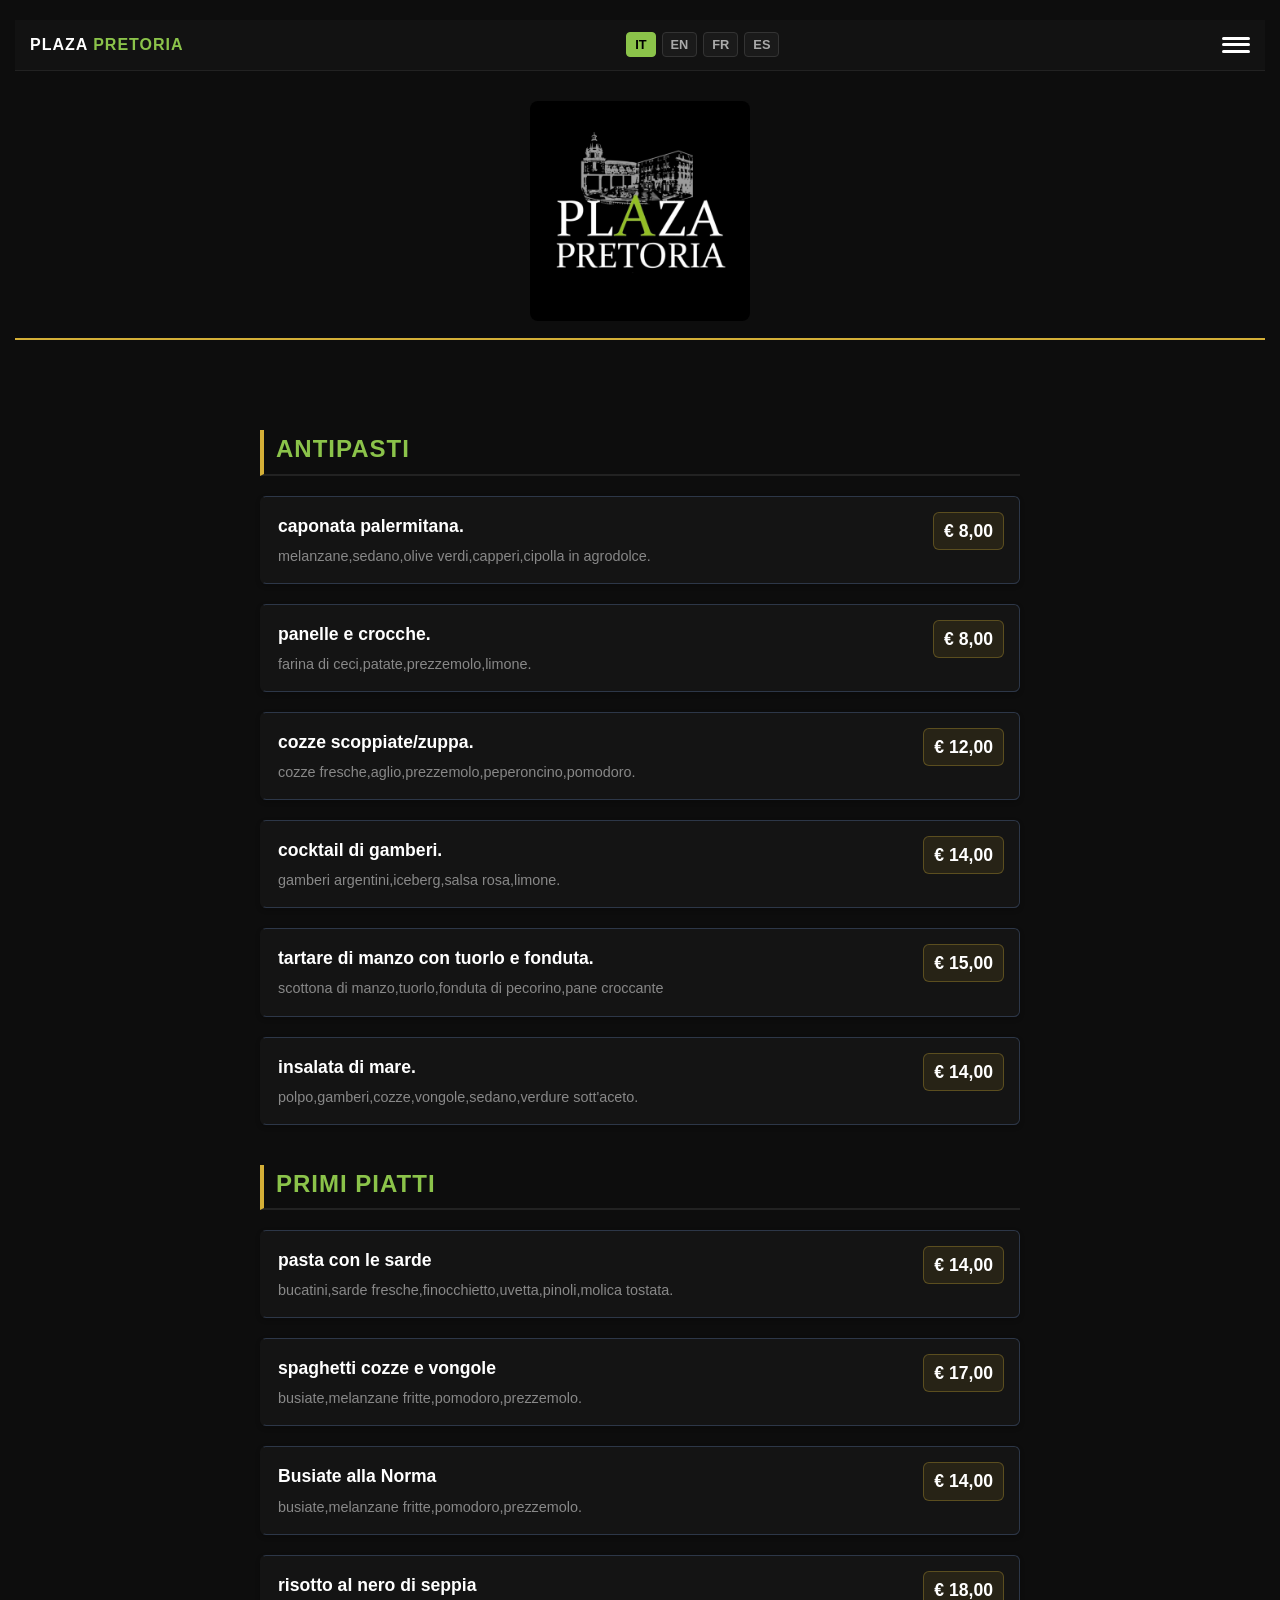
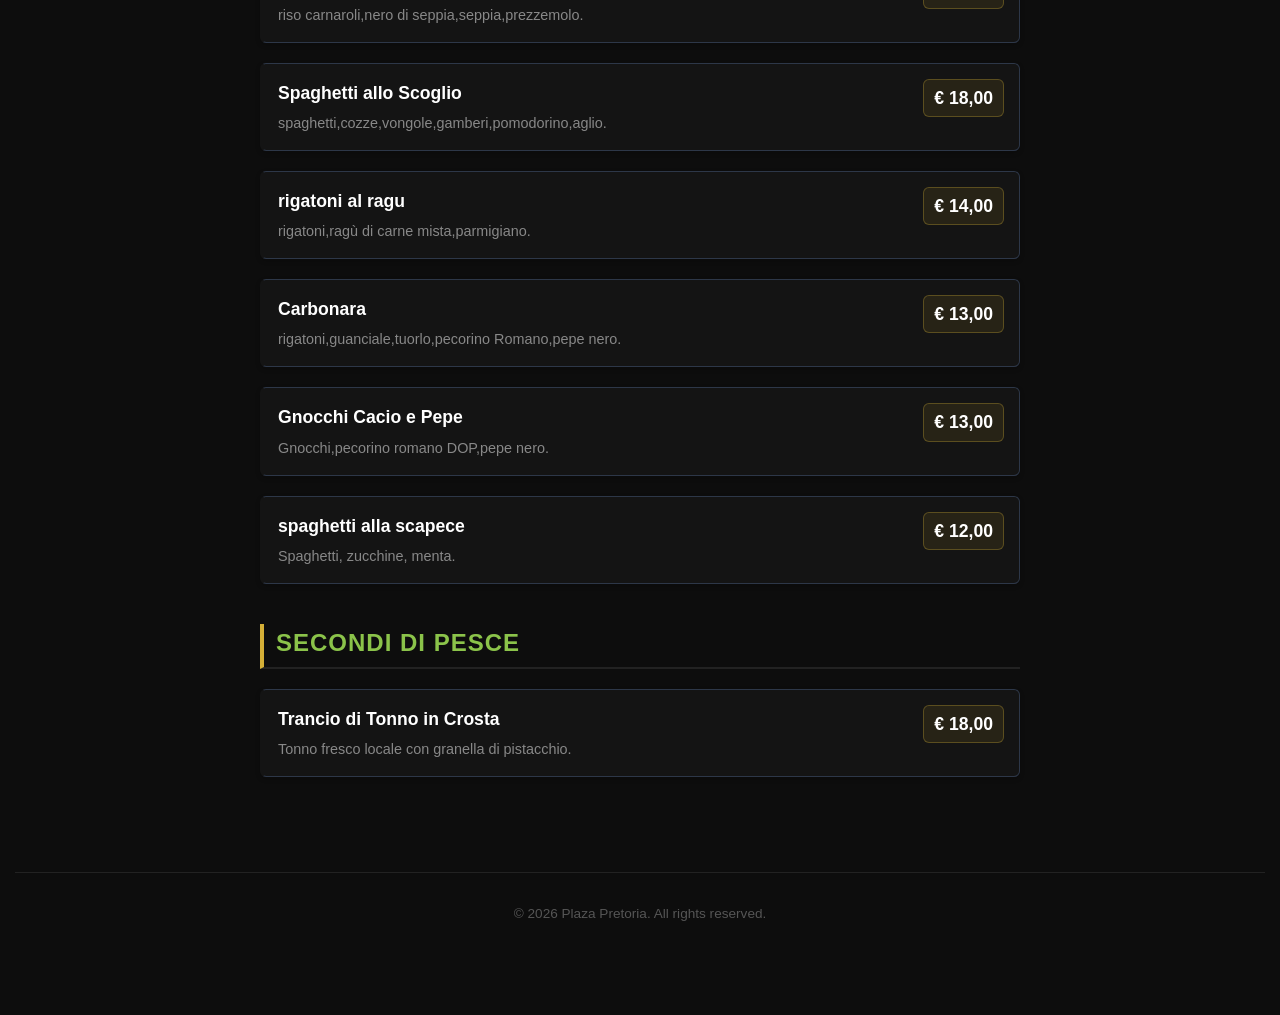
==== commit a55cb247: "Update index.html" ====
--- a/index.html
+++ b/index.html
@@ -1,6 +1,7 @@
 <!DOCTYPE html>
 <html lang="it">
 <head>
+    <link rel="stylesheet" href="style.css">
     <meta charset="UTF-8">
     <meta name="viewport" content="width=device-width, initial-scale=1.0">
     <title>Plaza Pretoria - Menu Digitale</title>
@@ -434,15 +435,15 @@
                     </div>
                     <div class="lang-en">
                         <div class="item-title">Seafood Salad</div>
-                        <div class="item-description">Octopus, prawns, mussels, clams, celery, pickled vegetables.</div>
+                        <div class="item-description">Octopus,prawns,mussels,clams,celery,pickled vegetables.</div>
                     </div>
                     <div class="lang-fr">
                         <div class="item-title">salade de fruits de mer</div>
-                        <div class="item-description">poulpe, crevettes, moules, palourdes, céleri, légumes marinés.</div>
+                        <div class="item-description">poulpe,crevettes,moules,palourdes,céleri,légumes marinés.</div>
                     </div>
                     <div class="lang-es">
                         <div class="item-title">ensalada de mariscos</div>
-                        <div class="item-description">pulpo, Langostinos, mejillones, almejas, apio, verduras encurtidas.</div>
+                        <div class="item-description">pulpo,Langostinos,mejillones,almejas,apio,verduras encurtidas.</div>
                     </div>
                 </div>
                 <div class="item-price">€ 14,00</div>
--- a/style.css
+++ b/style.css
@@ -0,0 +1,160 @@
+/* ==========================================
+   RESET & BASE STYLES
+   ========================================== */
+* {
+    box-sizing: border-box;
+    margin: 0;
+    padding: 0;
+}
+
+body {
+    font-family: 'Segoe UI', system-ui, -apple-system, sans-serif;
+    background-color: #0f141d;
+    color: #e2e8f0;
+    line-height: 1.5;
+    padding: 20px 15px;
+}
+
+/* ==========================================
+   HEADER & LOGO
+   ========================================== */
+header {
+    text-align: center;
+    margin-bottom: 30px;
+    border-bottom: 2px solid #d4af37;
+    padding-bottom: 20px;
+}
+
+header img {
+    max-width: 180px;
+    height: auto;
+}
+
+.brand-title {
+    font-size: 2rem;
+    font-weight: 800;
+    color: #d4af37;
+    letter-spacing: 2px;
+    text-transform: uppercase;
+}
+
+/* ==========================================
+   NAVIGAZIONE CATEGORIE
+   ========================================== */
+nav {
+    display: flex;
+    flex-wrap: wrap;
+    gap: 10px;
+    justify-content: center;
+    margin-bottom: 30px;
+}
+
+nav a {
+    background: #1a202c;
+    color: #d4af37;
+    padding: 8px 16px;
+    border-radius: 20px;
+    text-decoration: none;
+    font-size: 0.9rem;
+    font-weight: 600;
+    border: 1px solid #2d3748;
+    transition: all 0.2s ease;
+}
+
+nav a:hover {
+    background: #d4af37;
+    color: #0f141d;
+}
+
+/* ==========================================
+   SEZIONI E TITOLI
+   ========================================== */
+section {
+    max-width: 800px;
+    margin: 0 auto 35px auto;
+}
+
+h2 {
+    font-size: 1.4rem;
+    color: #ffffff;
+    border-left: 4px solid #d4af37;
+    padding-left: 12px;
+    margin-bottom: 20px;
+    text-transform: uppercase;
+    letter-spacing: 1px;
+}
+
+/* ==========================================
+   SCHEDA PIATTO (RISOLUZIONE ALLINEAMENTO PREZZI)
+   ========================================== */
+.menu-item {
+    display: flex;
+    justify-content: space-between;
+    align-items: flex-start;
+    background-color: #1a202c;
+    border: 1px solid #2d3748;
+    border-radius: 8px;
+    padding: 14px 18px;
+    margin-bottom: 15px;
+    gap: 15px; /* Spazio garantito tra descrizione e prezzo */
+    box-shadow: 0 2px 5px rgba(0,0,0,0.2);
+}
+
+/* Blocco del testo a sinistra */
+.item-text {
+    flex: 1;
+    min-width: 0; /* Impedisce al testo di spingere il prezzo fuori dal box */
+}
+
+/* Blocco del prezzo a destra */
+.item-price {
+    flex-shrink: 0; /* Impedisce al prezzo di rimpicciolirsi o andare a capo */
+    white-space: nowrap;
+    font-size: 1.15rem;
+    font-weight: 700;
+    color: #d4af37;
+    background-color: rgba(212, 175, 55, 0.1);
+    padding: 4px 10px;
+    border-radius: 6px;
+    border: 1px solid rgba(212, 175, 55, 0.3);
+}
+
+/* ==========================================
+   TESTI E TRADUZIONI MULTILINGUA
+   ========================================== */
+.dish-title {
+    font-size: 1.05rem;
+    font-weight: 700;
+    color: #ffffff;
+    text-transform: capitalize;
+}
+
+.dish-ingredients {
+    font-size: 0.9rem;
+    color: #a0aec0;
+    margin-bottom: 6px;
+}
+
+/* Stile per le traduzioni secondarie (Inglese, Francese, Spagnolo) */
+.item-text > div:nth-child(n+2) .dish-title {
+    font-size: 0.95rem;
+    color: #cbd5e0;
+    font-weight: 600;
+}
+
+.item-text > div:nth-child(n+2) .dish-ingredients {
+    font-size: 0.85rem;
+    color: #718096;
+}
+
+/* ==========================================
+   FOOTER
+   ========================================== */
+footer {
+    text-align: center;
+    padding: 20px;
+    font-size: 0.85rem;
+    color: #718096;
+    border-top: 1px solid #2d3748;
+    margin-top: 40px;
+}
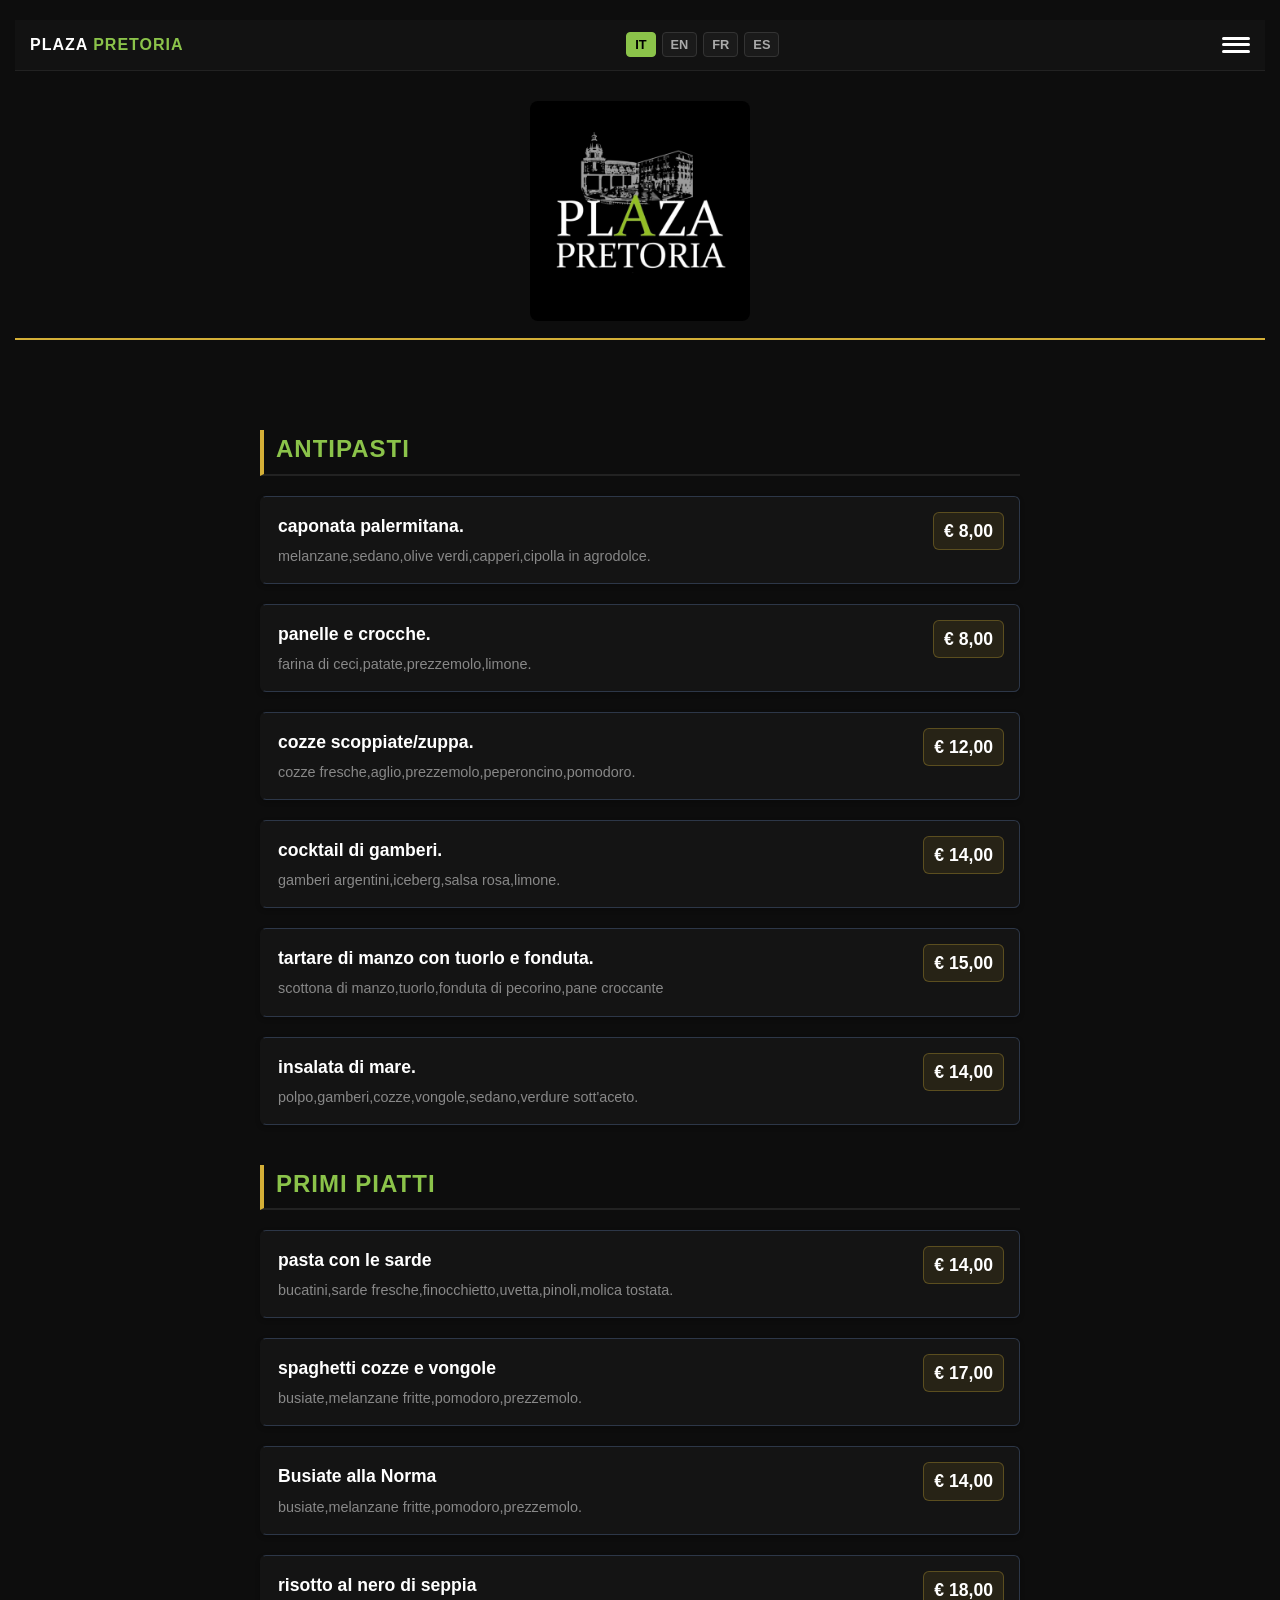
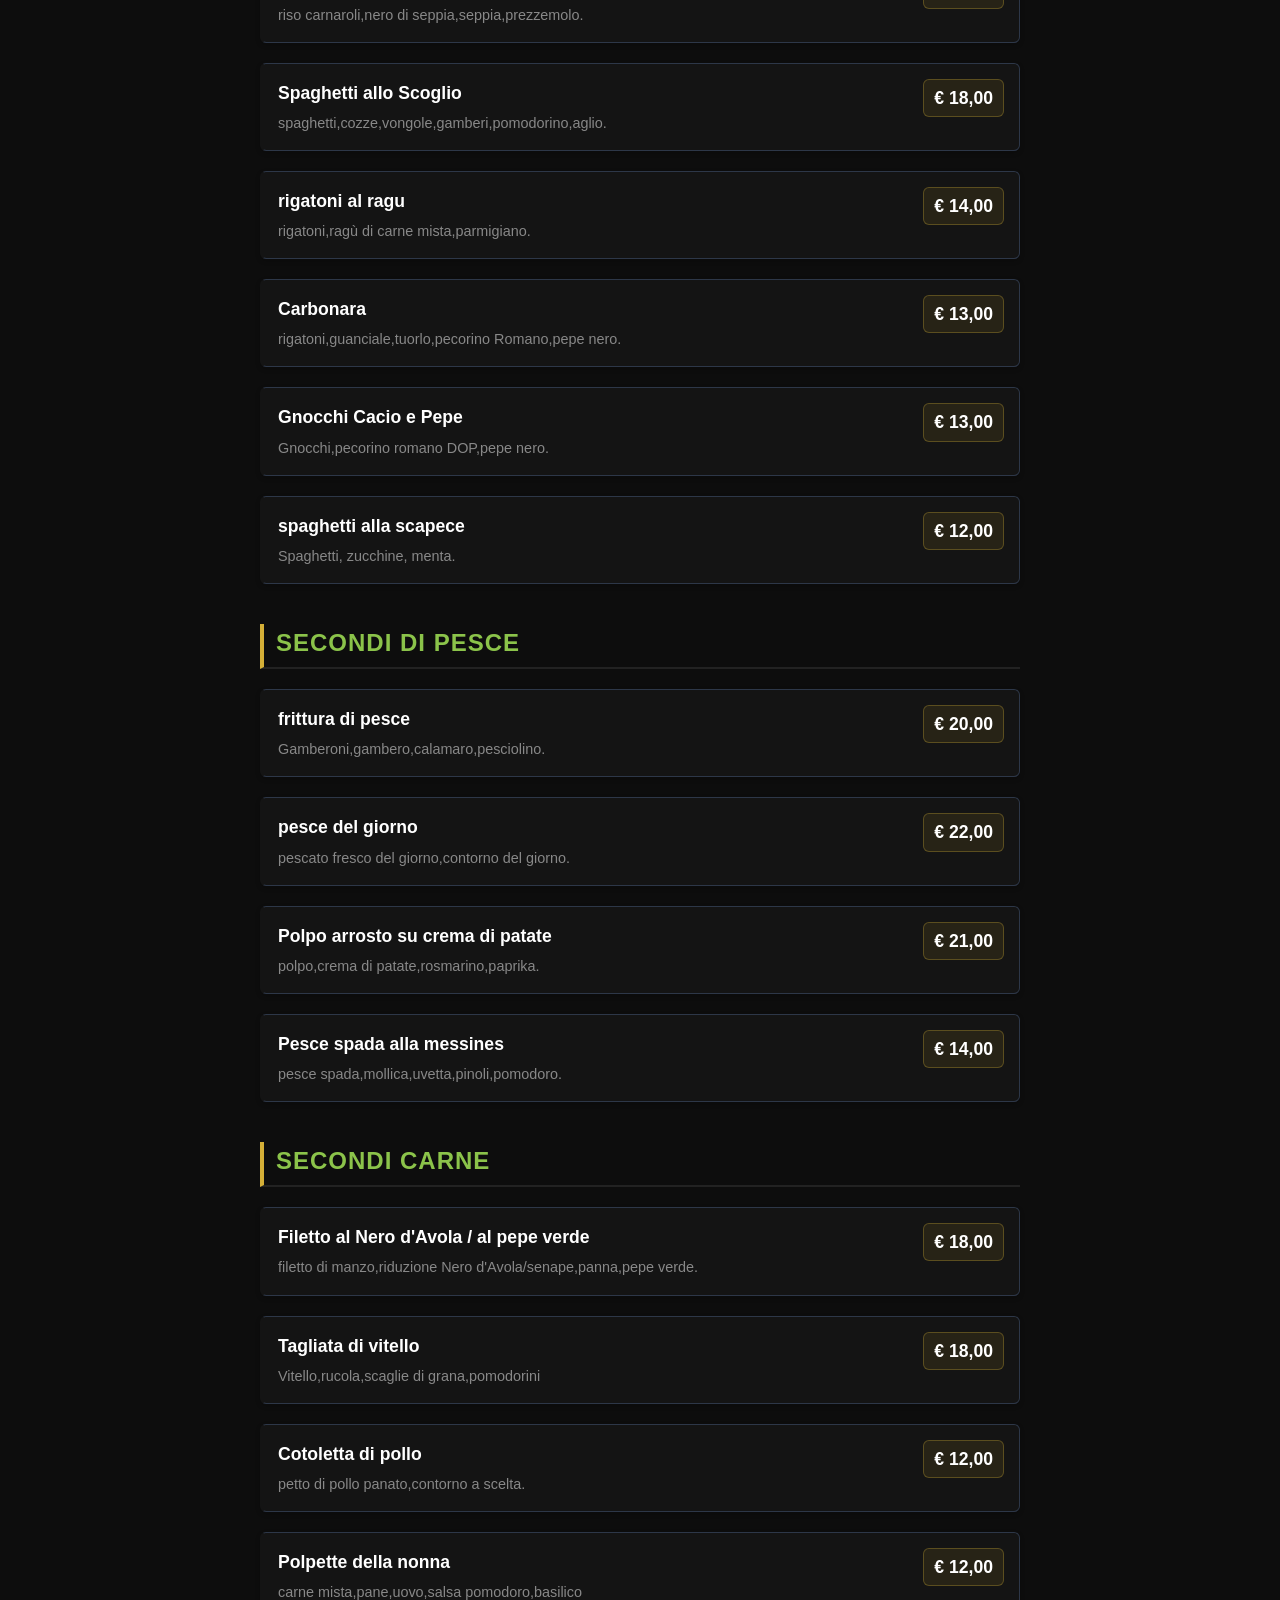
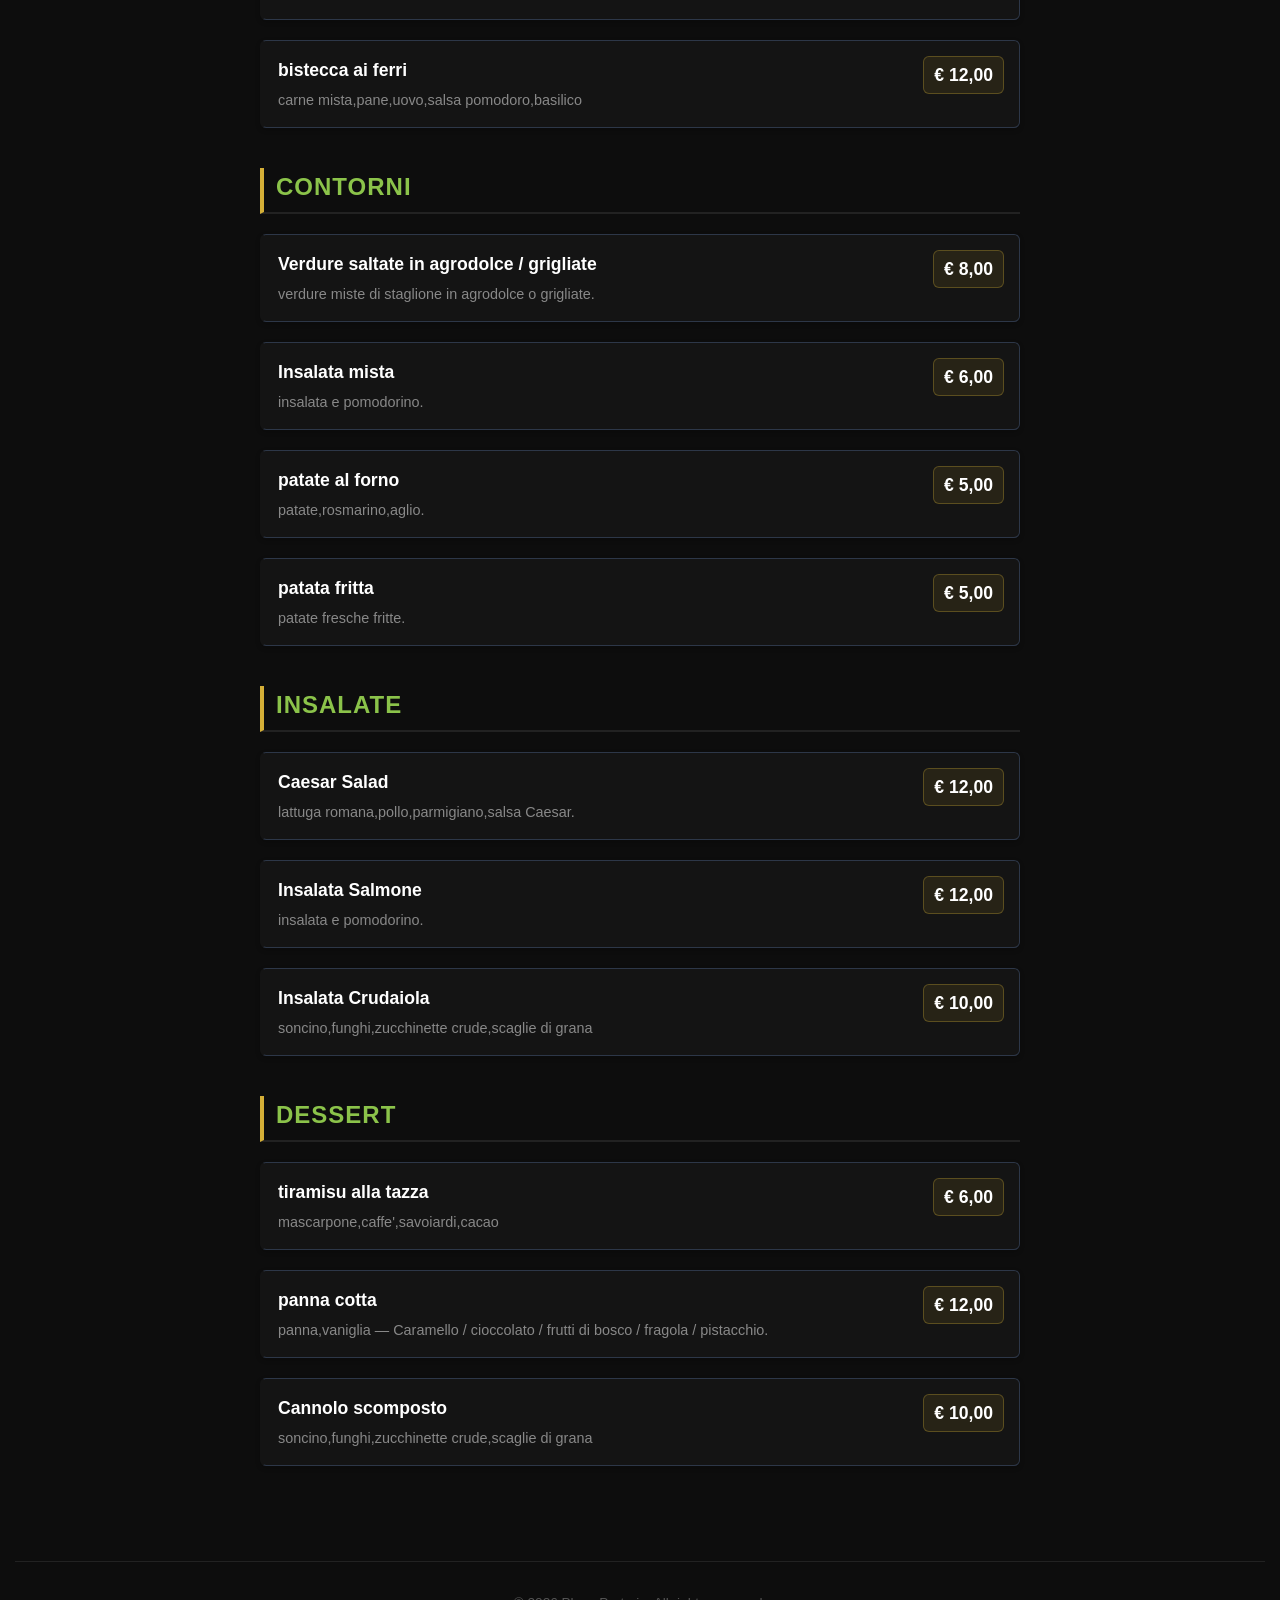
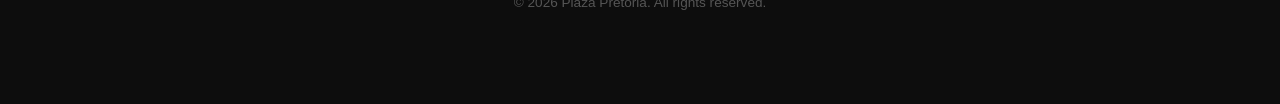
==== commit bd5c26eb: "Update index.html" ====
--- a/index.html
+++ b/index.html
@@ -264,9 +264,6 @@
         <a href="#secondi-carne">
             <span class="lang-it">Secondi Carne</span><span class="lang-en">Meat Courses</span><span class="lang-fr">Plats de Viande</span><span class="lang-es">Platos de Carne</span>
         </a>
-        <a href="#hamburger">
-            <span class="lang-it">Hamburger</span><span class="lang-en">Burgers</span><span class="lang-fr">Hamburgers</span><span class="lang-es">Hamburguesas</span>
-        </a>
         <a href="#insalate">
             <span class="lang-it">Insalate</span><span class="lang-en">Salads</span><span class="lang-fr">Salades</span><span class="lang-es">Ensaladas</span>
         </a>
@@ -484,16 +481,16 @@
                         <div class="item-description">busiate,melanzane fritte,pomodoro,prezzemolo.</div>
                     </div>
                     <div class="lang-en">
-                        <div class="item-title">Busiate alla Norma</div>
-                        <div class="item-description">Busiate pasta, fried eggplant, tomato, salted ricotta, basil.</div>
-                    </div>
-                    <div class="lang-fr">
-                        <div class="item-title">Busiate alla Norma</div>
-                        <div class="item-description">busiate, aubergines frites, tomate, persil.</div>
-                    </div>
-                    <div class="lang-es">
-                        <div class="item-title">Busiate alla Norma</div>
-                        <div class="item-description">busiate, berenjenas fritas, tomate, perejil.</div>
+                        <div class="item-title">Spaghetti with Mussels and Clams</div>
+                        <div class="item-description">Spaghetti, mussels, clams, garlic, olive oil, parsley, lime zest..</div>
+                    </div>
+                    <div class="lang-fr">
+                        <div class="item-title">Spaghetti aux moules et aux palourdes</div>
+                        <div class="item-description">Spaghetti, moules, palourdes, ail, huile d'olive, persil, zeste de lime (ou zeste de citron vert).</div>
+                    </div>
+                    <div class="lang-es">
+                        <div class="item-title">Spaghetti con mejillones y almejas</div>
+                        <div class="item-description">Spaghetti, mejillones, almejas, ajo, aceite de oliva, perejil, ralladura de lima.</div>
                     </div>
                 </div>
                 <div class="item-price">€ 17,00</div>
@@ -659,29 +656,459 @@
             <h2 class="section-title">
                 <span class="lang-it">Secondi di Pesce</span><span class="lang-en">Fish Courses</span><span class="lang-fr">Plats de Poisson</span><span class="lang-es">Platos de Pescado</span>
             </h2>
-            <div class="menu-item">
-                <div class="item-details">
-                    <div class="lang-it">
-                        <div class="item-title">Trancio di Tonno in Crosta</div>
-                        <div class="item-description">Tonno fresco locale con granella di pistacchio.</div>
-                    </div>
-                    <div class="lang-en">
-                        <div class="item-title">Tuna Steak in Crust</div>
-                        <div class="item-description">Fresh local tuna with chopped pistachios.</div>
-                    </div>
-                    <div class="lang-fr">
-                        <div class="item-title">Pavé de Thon en Croûte</div>
-                        <div class="item-description">Thon frais local aux pistaches concassées.</div>
-                    </div>
-                    <div class="lang-es">
-                        <div class="item-title">Filete de Atún en Costra</div>
-                        <div class="item-description">Atún fresco local con pistachos picados.</div>
+            <!-- piatto 1-->
+            <div class="menu-item">
+                <div class="item-details">
+                    <div class="lang-it">
+                        <div class="item-title">frittura di pesce</div>
+                        <div class="item-description">Gamberoni,gambero,calamaro,pesciolino.</div>
+                    </div>
+                    <div class="lang-en">
+                        <div class="item-title">Fried Seafood </div>
+                        <div class="item-description">King prawns, prawns, squid and small fish.</div>
+                    </div>
+                    <div class="lang-fr">
+                        <div class="item-title">Friture de la mer</div>
+                        <div class="item-description">Gambas, crevette rouge, calamar, petit poisson.</div>
+                    </div>
+                    <div class="lang-es">
+                        <div class="item-title">Fritura de pescado</div>
+                        <div class="item-description">Gambones, gamba roja, calamar, pescadito frito.</div>
+                    </div>
+                </div>
+                <!-- piatto 2-->
+                <div class="item-price">€ 20,00</div>
+            </div>
+            <div class="menu-item">
+                <div class="item-details">
+                    <div class="lang-it">
+                        <div class="item-title">pesce del giorno</div>
+                        <div class="item-description">pescato fresco del giorno,contorno del giorno.</div>
+                    </div>
+                    <div class="lang-en">
+                        <div class="item-title">Catch of the Day </div>
+                        <div class="item-description">Fresh daily catch served with seasonal side dish.</div>
+                    </div>
+                    <div class="lang-fr">
+                        <div class="item-title">Poisson du jour</div>
+                        <div class="item-description">Pêche fraîche du jour, accompagnement du jour.</div>
+                    </div>
+                    <div class="lang-es">
+                        <div class="item-title">Pescado del día</div>
+                        <div class="item-description">Pescado fresco del día, guarnición del día.</div>
+                    </div>
+                </div>
+                <div class="item-price">€ 22,00</div>
+            </div>
+            <!-- piatto 3-->
+            <div class="menu-item">
+                <div class="item-details">
+                    <div class="lang-it">
+                        <div class="item-title">Polpo arrosto su crema di patate</div>
+                        <div class="item-description">polpo,crema di patate,rosmarino,paprika.</div>
+                    </div>
+                    <div class="lang-en">
+                        <div class="item-title">Roasted Octopus on Potato Cream </div>
+                        <div class="item-description">Octopus, potato cream, rosemary, paprika.</div>
+                    </div>
+                    <div class="lang-fr">
+                        <div class="item-title">Poulpe grillé sur crème de pommes de terre</div>
+                        <div class="item-description">Poulpe, crème de pommes de terre, romarin, paprika.</div>
+                    </div>
+                    <div class="lang-es">
+                        <div class="item-title">Pulpo asado sobre crema de patatas</div>
+                        <div class="item-description">Pulpo, crema de patatas, romero, pimentón.</div>
+                    </div>
+                </div>
+                <!-- piatto 4-->
+                <div class="item-price">€ 21,00</div>
+            </div>
+            <div class="menu-item">
+                <div class="item-details">
+                    <div class="lang-it">
+                        <div class="item-title">Pesce spada alla messines</div>
+                        <div class="item-description">pesce spada,mollica,uvetta,pinoli,pomodoro.</div>
+                    </div>
+                    <div class="lang-en">
+                        <div class="item-title">Swordfish Messinese Style </div>
+                        <div class="item-description">Swordfish, olives, capers, cherry tomatoes, oregano.</div>
+                    </div>
+                    <div class="lang-fr">
+                        <div class="item-title">Espadon à la messinaise</div>
+                        <div class="item-description">Espadon, olives, câpres, tomates cerises, origan.</div>
+                    </div>
+                    <div class="lang-es">
+                        <div class="item-title">Pez espada a la mesinesa</div>
+                        <div class="item-description">Pez espada, aceitunas, alcaparras, tomates cherry, orégano.</div>
+                    </div>
+                </div>
+                <div class="item-price">€ 14,00</div>
+            </div>
+        </section>
+
+            <!-- SECONDI DI CARNE-->
+        <section id="secondi-carne">
+            <h2 class="section-title">
+                <span class="lang-it">Secondi Carne</span><span class="lang-en">Meat Courses</span><span class="lang-fr">Plats de Viande</span><span class="lang-es">Platos de Carne</span>
+            </h2>
+            <!-- piatto 1-->
+            <div class="menu-item">
+                <div class="item-details">
+                    <div class="lang-it">
+                        <div class="item-title">Filetto al Nero d'Avola / al pepe verde</div>
+                        <div class="item-description">filetto di manzo,riduzione Nero d'Avola/senape,panna,pepe verde.</div>
+                    </div>
+                    <div class="lang-en">
+                        <div class="item-title">Beef Tenderloin with Nero d'Avola Wine / Green Peppercorn </div>
+                        <div class="item-description">Beef tenderloin, Nero d'Avola reduction / green peppercorn, cream.</div>
+                    </div>
+                    <div class="lang-fr">
+                        <div class="item-title">Filet de bœuf au Nero d'Avola / au poivre vert</div>
+                        <div class="item-description">Filet de bœuf, réduction de Nero d'Avola / poivre vert, crème.</div>
+                    </div>
+                    <div class="lang-es">
+                        <div class="item-title">Solomillo de ternera al Nero d'Avola / a la pimienta verde</div>
+                        <div class="item-description">Solomillo de ternera, reducción de Nero d'Avola / pimienta verde, nata.</div>
                     </div>
                 </div>
                 <div class="item-price">€ 18,00</div>
             </div>
+             <!-- piatto 2-->
+            <div class="menu-item">
+                <div class="item-details">
+                    <div class="lang-it">
+                        <div class="item-title">Tagliata di vitello</div>
+                        <div class="item-description">Vitello,rucola,scaglie di grana,pomodorini</div>
+                    </div>
+                    <div class="lang-en">
+                        <div class="item-title">Sliced Veal Steak </div>
+                        <div class="item-description">Veal, arugula, shaved Parmesan, cherry tomato.</div>
+                    </div>
+                    <div class="lang-fr">
+                        <div class="item-title">Tagliata de veau</div>
+                        <div class="item-description">Veau, roquette, copeaux de parmesan, tomates cerises .</div>
+                    </div>
+                    <div class="lang-es">
+                        <div class="item-title">Tagliata de ternera (Filete trinchado)</div>
+                        <div class="item-description">ernera, rúcula, lascas de queso parmesano, tomates cherry.</div>
+                    </div>
+                </div>
+                <div class="item-price">€ 18,00</div>
+            </div>
+            <!-- piatto 3-->
+            <div class="menu-item">
+                <div class="item-details">
+                    <div class="lang-it">
+                        <div class="item-title">Cotoletta di pollo</div>
+                        <div class="item-description">petto di pollo panato,contorno a scelta.</div>
+                    </div>
+                    <div class="lang-en">
+                        <div class="item-title">Breaded Chicken Cutlet </div>
+                        <div class="item-description">Breaded chicken breast, choice of side dish.</div>
+                    </div>
+                    <div class="lang-fr">
+                        <div class="item-title">Escalope de poulet panée</div>
+                        <div class="item-description">Blanc de poulet pané, accompagnement au choix.</div>
+                    </div>
+                    <div class="lang-es">
+                        <div class="item-title">Milanesa de pollo</div>
+                        <div class="item-description">Pechuga de pollo empanada, guarnición a elegir.</div>
+                    </div>
+                </div>
+                <div class="item-price">€ 12,00</div>
+            </div>
+            <!--piatto 4-->
+            <div class="menu-item">
+                <div class="item-details">
+                    <div class="lang-it">
+                        <div class="item-title">Polpette della nonna</div>
+                        <div class="item-description">carne mista,pane,uovo,salsa pomodoro,basilico</div>
+                    </div>
+                    <div class="lang-en">
+                        <div class="item-title">Grandma's Meatballs </div>
+                        <div class="item-description">Mixed meat, breadcrumbs, egg, tomato sauce, basil.</div>
+                    </div>
+                    <div class="lang-fr">
+                        <div class="item-title">Boulettes de viande de la grand-mère</div>
+                        <div class="item-description">Viande hachée mixte, pain, œuf, sauce tomate, basilic.</div>
+                    </div>
+                    <div class="lang-es">
+                        <div class="item-title">Albóndigas de la abuela</div>
+                        <div class="item-description">Carne picada mixta, pan, huevo, salsa de tomate, albahaca.</div>
+                    </div>
+                </div>
+                <div class="item-price">€ 12,00</div>
+            </div>
+            <!--piatto 5-->
+            <div class="menu-item">
+                <div class="item-details">
+                    <div class="lang-it">
+                        <div class="item-title">bistecca ai ferri</div>
+                        <div class="item-description">carne mista,pane,uovo,salsa pomodoro,basilico</div>
+                    </div>
+                    <div class="lang-en">
+                        <div class="item-title">Grilled Steak </div>
+                        <div class="item-description">Mixed meat, breadcrumbs, egg, tomato sauce, basil.</div>
+                    </div>
+                    <div class="lang-fr">
+                        <div class="item-title">Steak grillé / Steak à la planche</div>
+                        <div class="item-description">Viande hachée mixte, pain, œuf, sauce tomate, basilic.</div>
+                    </div>
+                    <div class="lang-es">
+                        <div class="item-title">Filete a la plancha / Bistec a la parrilla</div>
+                        <div class="item-description">Carne picada mixta, pan, huevo, salsa de tomate, albahaca.</div>
+                    </div>
+                </div>
+                <div class="item-price">€ 12,00</div>
+            </div>
         </section>
 
+
+        <!-- contorni-->
+        <section id="secondi-carne">
+            <h2 class="section-title">
+                <span class="lang-it">Contorni</span><span class="lang-en">Side dishes</span><span class="lang-fr">Accompagnements</span><span class="lang-es">Guarniciones</span>
+            </h2>
+            <!-- piatto 1-->
+            <div class="menu-item">
+                <div class="item-details">
+                    <div class="lang-it">
+                        <div class="item-title">Verdure saltate in agrodolce / grigliate</div>
+                        <div class="item-description">verdure miste di staglione in agrodolce o grigliate.</div>
+                    </div>
+                    <div class="lang-en">
+                        <div class="item-title">Sautéed Sweet and Sour Vegetables / Grilled Vegetables </div>
+                        <div class="item-description">Mixed seasonal vegetables in sweet and sour sauce or grilled.</div>
+                    </div>
+                    <div class="lang-fr">
+                        <div class="item-title">Légumes sautés aigre-doux / grillés</div>
+                        <div class="item-description">Légumes de saison mixtes aigre-doux ou grillés.</div>
+                    </div>
+                    <div class="lang-es">
+                        <div class="item-title">Verduras salteadas en agridulce / a la parrilla</div>
+                        <div class="item-description">erduras mixtas de temporada en salsa agridulce o a la parrilla.</div>
+                    </div>
+                </div>
+                <div class="item-price">€ 8,00</div>
+            </div>
+             <!-- piatto 2-->
+            <div class="menu-item">
+                <div class="item-details">
+                    <div class="lang-it">
+                        <div class="item-title">Insalata mista</div>
+                        <div class="item-description">insalata e pomodorino.</div>
+                    </div>
+                    <div class="lang-en">
+                        <div class="item-title">Mixed Salad </div>
+                        <div class="item-description">Salad and cherry tomatoes.</div>
+                    </div>
+                    <div class="lang-fr">
+                        <div class="item-title">Salade mixte</div>
+                        <div class="item-description">Salade et tomates cerises..</div>
+                    </div>
+                    <div class="lang-es">
+                        <div class="item-title">Ensalada mixta</div>
+                        <div class="item-description">Ensalada y tomates cherry.</div>
+                    </div>
+                </div>
+                <div class="item-price">€ 6,00</div>
+            </div>
+            <!-- piatto 3-->
+            <div class="menu-item">
+                <div class="item-details">
+                    <div class="lang-it">
+                        <div class="item-title">patate al forno</div>
+                        <div class="item-description">patate,rosmarino,aglio.</div>
+                    </div>
+                    <div class="lang-en">
+                        <div class="item-title">Baked Potatoes </div>
+                        <div class="item-description">Potatoes, rosemary, garlic.</div>
+                    </div>
+                    <div class="lang-fr">
+                        <div class="item-title">Pommes de terre au four</div>
+                        <div class="item-description">Pommes de terre, romarin, ail.</div>
+                    </div>
+                    <div class="lang-es">
+                        <div class="item-title">Patatas al horno</div>
+                        <div class="item-description">Patatas, romero, ajo.</div>
+                    </div>
+                </div>
+                <div class="item-price">€ 5,00</div>
+            </div>
+            <!--piatto 4-->
+            <div class="menu-item">
+                <div class="item-details">
+                    <div class="lang-it">
+                        <div class="item-title">patata fritta</div>
+                        <div class="item-description">patate fresche fritte.</div>
+                    </div>
+                    <div class="lang-en">
+                        <div class="item-title">French Fries </div>
+                        <div class="item-description">Fresh fried potatoes.</div>
+                    </div>
+                    <div class="lang-fr">
+                        <div class="item-title">Frites</div>
+                        <div class="item-description">Pommes de terre fraîches frites.</div>
+                    </div>
+                    <div class="lang-es">
+                        <div class="item-title">Patatas fritas</div>
+                        <div class="item-description">Patatas frescas fritas.</div>
+                    </div>
+                </div>
+                <div class="item-price">€ 5,00</div>
+            </div>
+        </section>
+
+
+
+        <!-- insalate-->
+        <section id="secondi-carne">
+            <h2 class="section-title">
+                <span class="lang-it">Insalate</span><span class="lang-en">Salads</span><span class="lang-fr">Salades</span><span class="lang-es">Ensaladas</span>
+            </h2>
+            <!-- piatto 1-->
+            <div class="menu-item">
+                <div class="item-details">
+                    <div class="lang-it">
+                        <div class="item-title">Caesar Salad</div>
+                        <div class="item-description">lattuga romana,pollo,parmigiano,salsa Caesar.</div>
+                    </div>
+                    <div class="lang-en">
+                        <div class="item-title">Caesar Salad </div>
+                        <div class="item-description">Romaine lettuce, chicken, croutons, Parmesan, Caesar dressing.</div>
+                    </div>
+                    <div class="lang-fr">
+                        <div class="item-title">Salade César</div>
+                        <div class="item-description">Laitue romaine, poulet, croûtons, parmesan, sauce César.</div>
+                    </div>
+                    <div class="lang-es">
+                        <div class="item-title">Ensalada César</div>
+                        <div class="item-description">Lechuga romana, pollo, picatostes, parmesano, salsa César.</div>
+                    </div>
+                </div>
+                <div class="item-price">€ 12,00</div>
+            </div>
+             <!-- piatto 2-->
+            <div class="menu-item">
+                <div class="item-details">
+                    <div class="lang-it">
+                        <div class="item-title">Insalata Salmone</div>
+                        <div class="item-description">insalata e pomodorino.</div>
+                    </div>
+                    <div class="lang-en">
+                        <div class="item-title">Salmon Salad</div>
+                        <div class="item-description">Smoked salmon, iceberg lettuce, feta cheese, lemon reduction.</div>
+                    </div>
+                    <div class="lang-fr">
+                        <div class="item-title">Salade au saumon</div>
+                        <div class="item-description">Saumon fumé, salade iceberg, feta, réduction de citron.</div>
+                    </div>
+                    <div class="lang-es">
+                        <div class="item-title">Ensalada de salmón</div>
+                        <div class="item-description">Salmón ahumado, lechuga iceberg, queso feta, reducción de limón.</div>
+                    </div>
+                </div>
+                <div class="item-price">€ 12,00</div>
+            </div>
+            <!-- piatto 3-->
+            <div class="menu-item">
+                <div class="item-details">
+                    <div class="lang-it">
+                        <div class="item-title">Insalata Crudaiola</div>
+                        <div class="item-description">soncino,funghi,zucchinette crude,scaglie di grana</div>
+                    </div>
+                    <div class="lang-en">
+                        <div class="item-title">Crudaiola Salad </div>
+                        <div class="item-description">Lamb's lettuce, mushrooms, raw zucchini, shaved Parmesan.</div>
+                    </div>
+                    <div class="lang-fr">
+                        <div class="item-title">Salade Crudaiola</div>
+                        <div class="item-description">Mâche, champignons, courgettes crues, copeaux de parmesan.</div>
+                    </div>
+                    <div class="lang-es">
+                        <div class="item-title">Ensalada Crudaiola</div>
+                        <div class="item-description">Canónigos, champiñones, calabacín crudo, lascas de parmesano.</div>
+                    </div>
+                </div>
+                <div class="item-price">€ 10,00</div>
+            </div>
+        
+        </section>
+
+
+        <!-- dolci-->
+        <section id="secondi-carne">
+            <h2 class="section-title">
+                <span class="lang-it">Dessert</span><span class="lang-en">Dessert</span><span class="lang-fr">Dessert</span><span class="lang-es">Dessert</span>
+            </h2>
+            <!-- piatto 1-->
+            <div class="menu-item">
+                <div class="item-details">
+                    <div class="lang-it">
+                        <div class="item-title">tiramisu alla tazza</div>
+                        <div class="item-description">mascarpone,caffe',savoiardi,cacao</div>
+                    </div>
+                    <div class="lang-en">
+                        <div class="item-title">Cup Tiramisù </div>
+                        <div class="item-description">Mascarpone cheese, coffee, ladyfingers, cocoa.</div>
+                    </div>
+                    <div class="lang-fr">
+                        <div class="item-title">Tiramisù en coupe</div>
+                        <div class="item-description">Mascarpone, café, biscuits boudoirs, cacao.</div>
+                    </div>
+                    <div class="lang-es">
+                        <div class="item-title">Tiramisú en copa</div>
+                        <div class="item-description">Mascarpone, café, bizcochos de soletilla, cacao.</div>
+                    </div>
+                </div>
+                <div class="item-price">€ 6,00</div>
+            </div>
+             <!-- piatto 2-->
+            <div class="menu-item">
+                <div class="item-details">
+                    <div class="lang-it">
+                        <div class="item-title">panna cotta</div>
+                        <div class="item-description">panna,vaniglia — Caramello / cioccolato / frutti di bosco / fragola / pistacchio.</div>
+                    </div>
+                    <div class="lang-en">
+                        <div class="item-title">Panna Cotta</div>
+                        <div class="item-description">Cream, vanilla — Caramel / Chocolate / Wild berries / Strawberry / Pistachio.</div>
+                    </div>
+                    <div class="lang-fr">
+                        <div class="item-title">Panna cotta</div>
+                        <div class="item-description">Crème, vanille — Caramel / Chocolat / Fruits des bois / Fraise / Pistache.</div>
+                    </div>
+                    <div class="lang-es">
+                        <div class="item-title">Panna Cotta</div>
+                        <div class="item-description">Crème, vanille — Caramel / Chocolat / Fruits des bois / Fraise / Pistache.</div>
+                    </div>
+                </div>
+                <div class="item-price">€ 12,00</div>
+            </div>
+            <!-- piatto 3-->
+            <div class="menu-item">
+                <div class="item-details">
+                    <div class="lang-it">
+                        <div class="item-title">Cannolo scomposto</div>
+                        <div class="item-description">soncino,funghi,zucchinette crude,scaglie di grana</div>
+                    </div>
+                    <div class="lang-en">
+                        <div class="item-title">Deconstructed Cannolo </div>
+                        <div class="item-description">Sheep ricotta, warm cannolo shell, chocolate chips, pistachio.</div>
+                    </div>
+                    <div class="lang-fr">
+                        <div class="item-title">Cannolo déstructuré</div>
+                        <div class="item-description">Ricotta de brebis, gaufrette de cannolo chaude, pépites de chocolat, pistache.</div>
+                    </div>
+                    <div class="lang-es">
+                        <div class="item-title">Cannolo desestructurado</div>
+                        <div class="item-description">Ricota de oveja, crujiente de cannolo caliente, gotas de chocolate, pistacho.</div>
+                    </div>
+                </div>
+                <div class="item-price">€ 10,00</div>
+            </div>
+        
+        </section>
     </div>
 
     <footer>
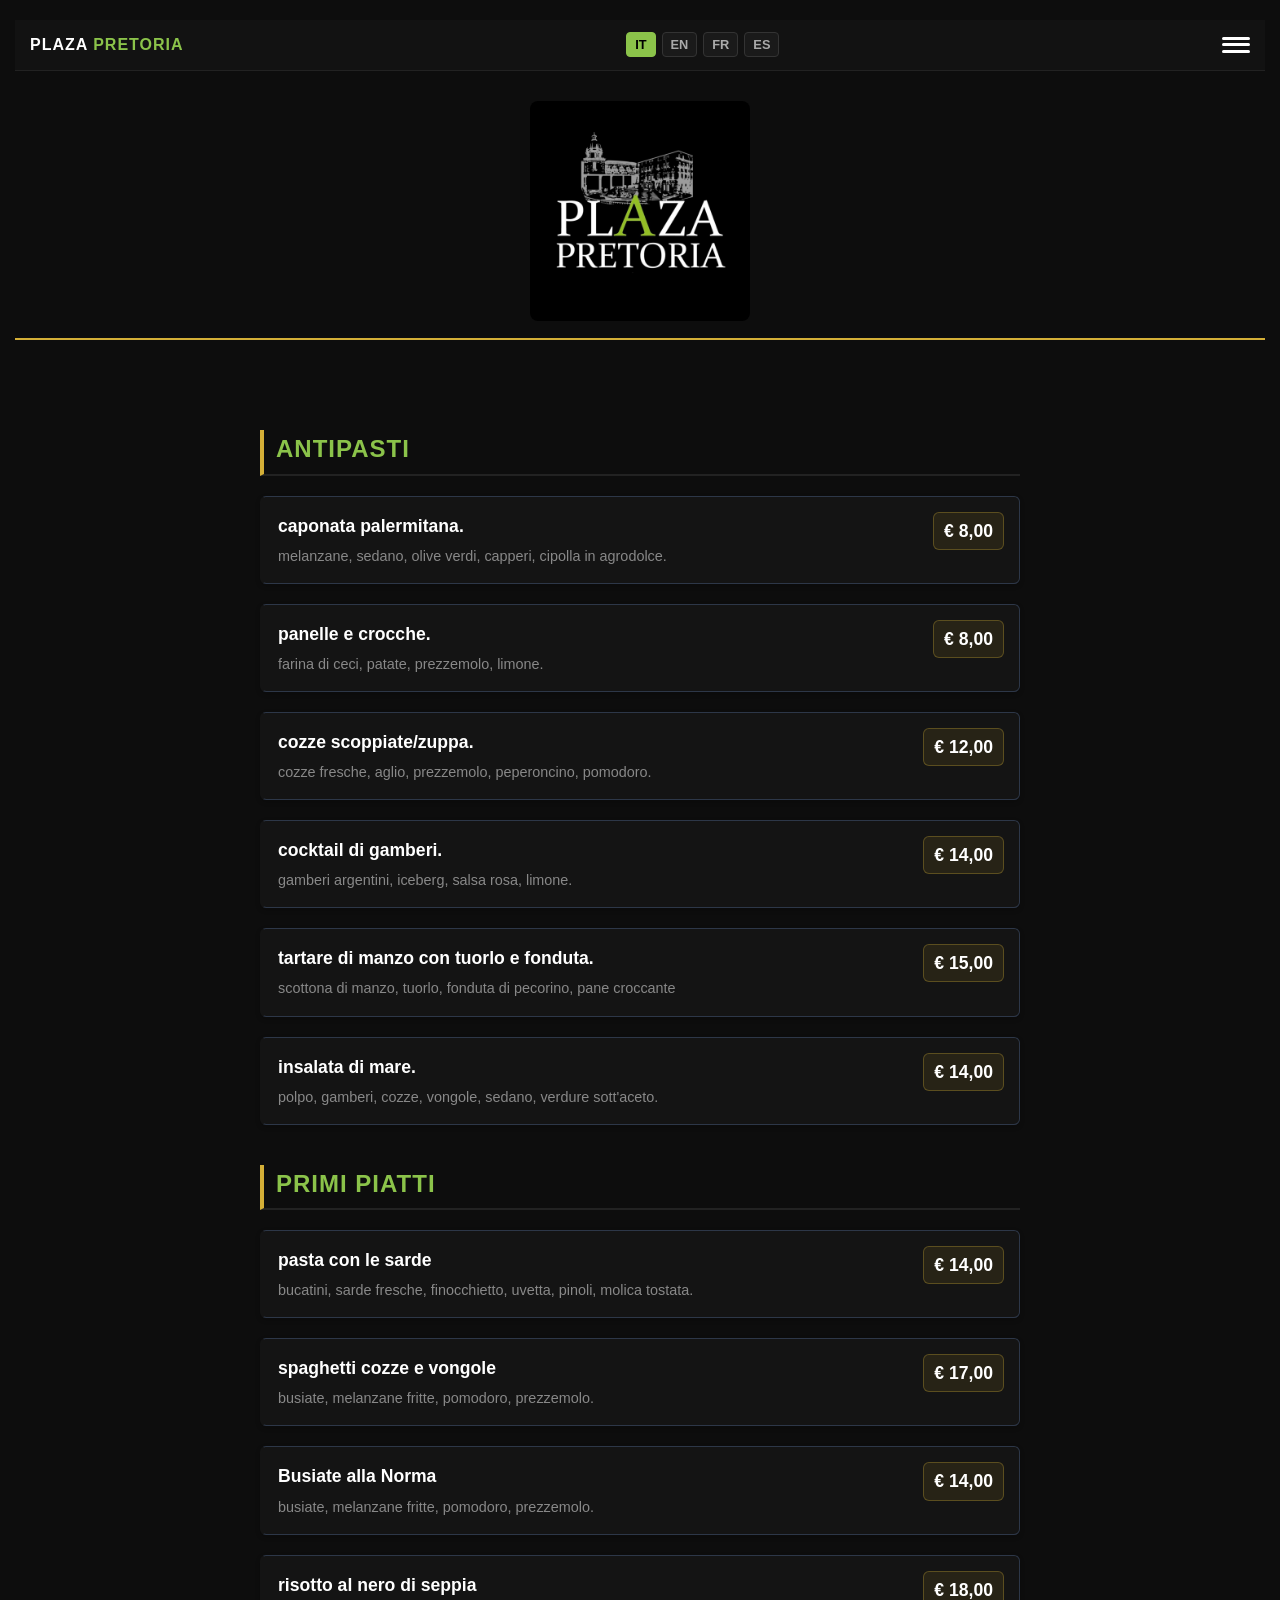
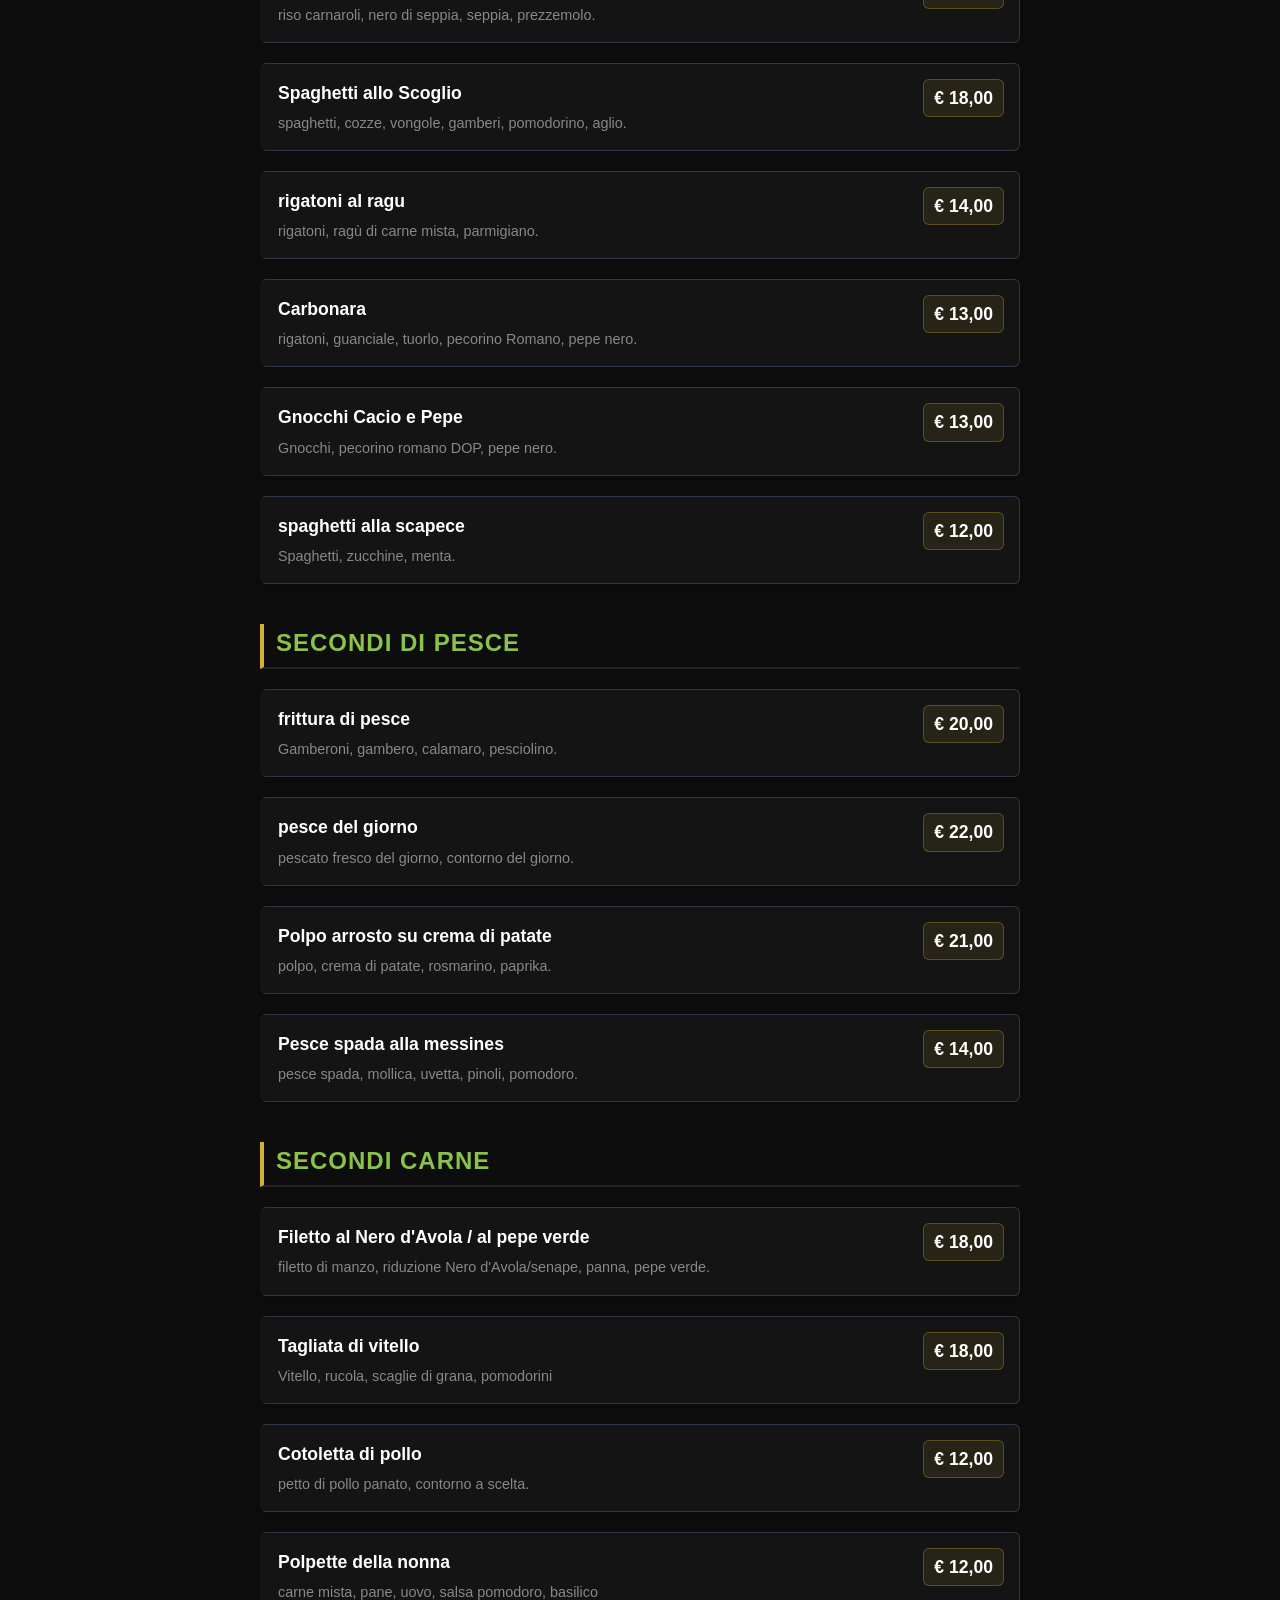
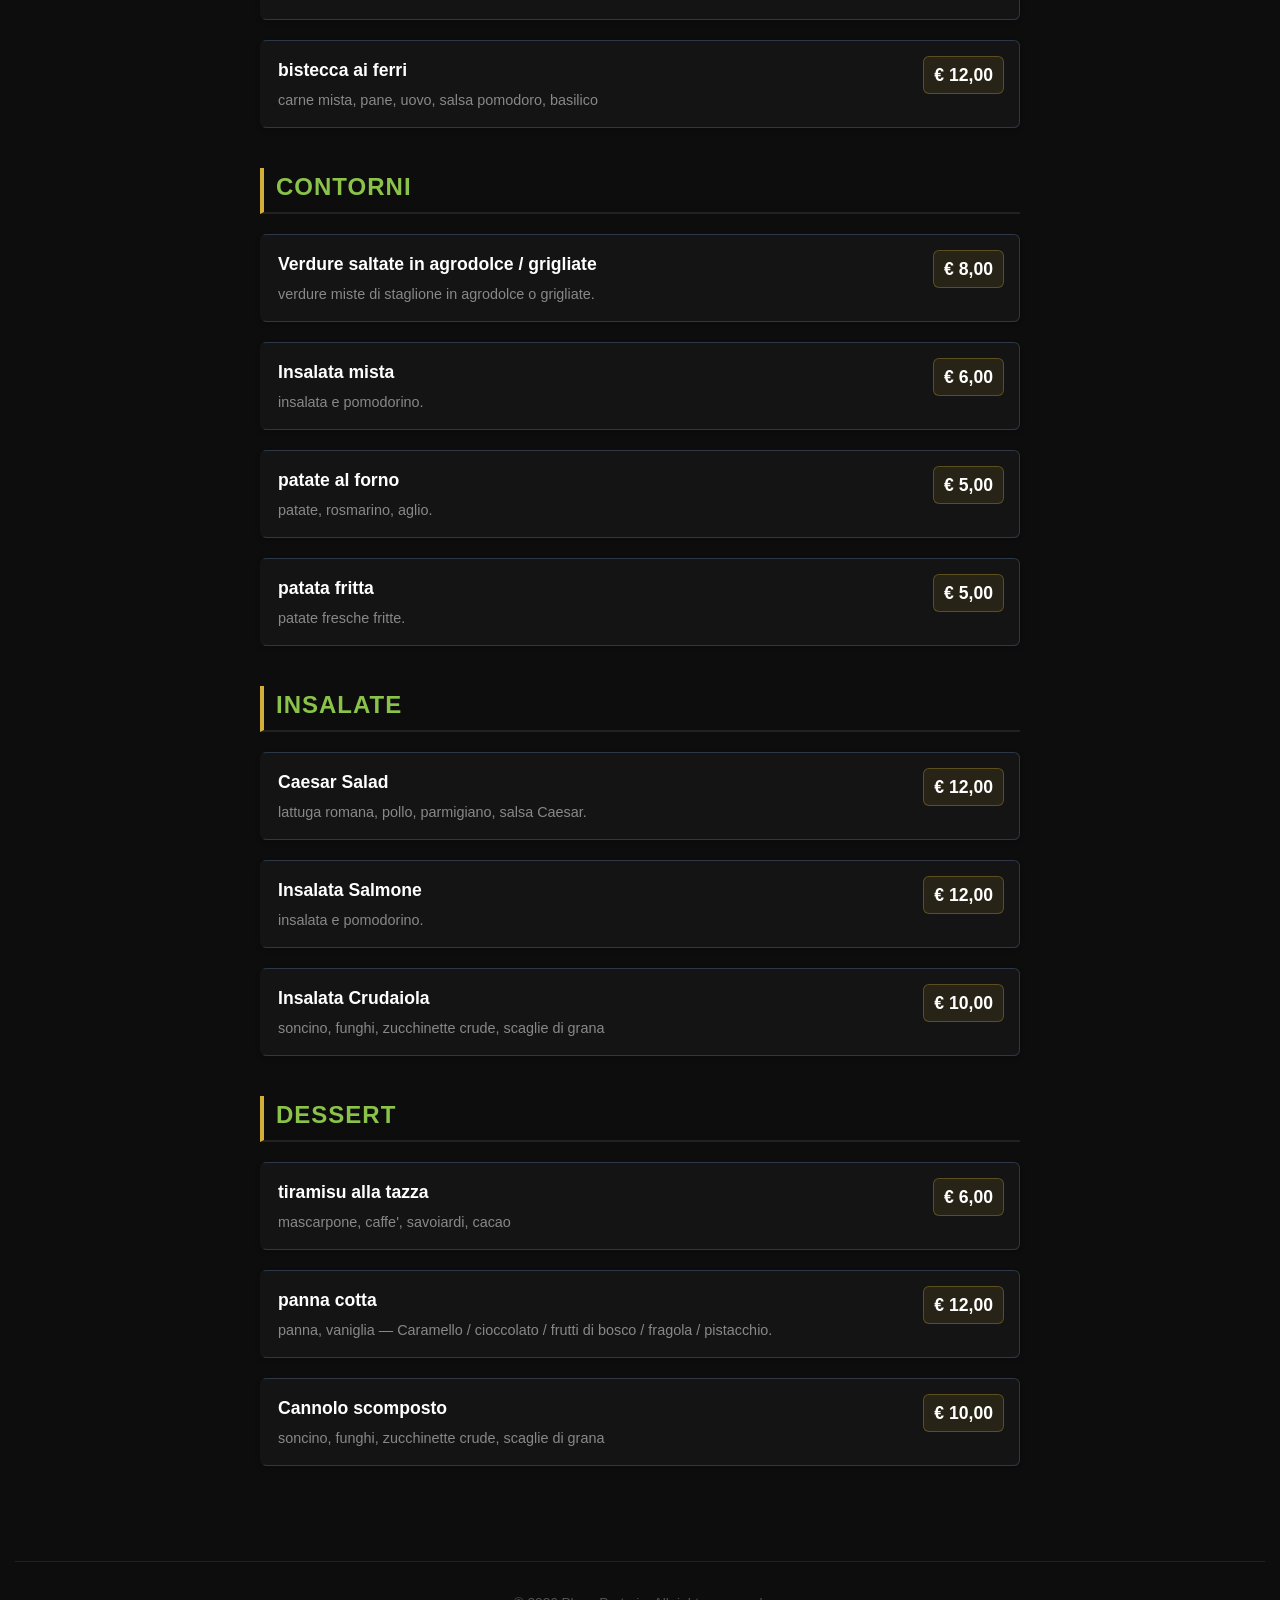
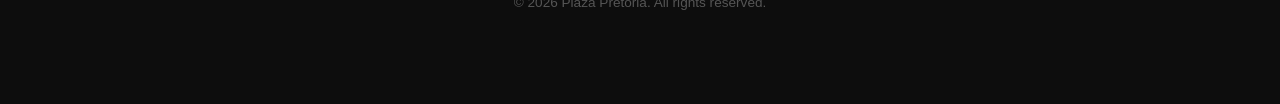
==== commit 0363fa7f: "tentativo 1 prezzo" ====
--- a/index.html
+++ b/index.html
@@ -313,7 +313,7 @@
                 <div class="item-details">
                     <div class="lang-it">
                         <div class="item-title">caponata palermitana.</div>
-                        <div class="item-description">melanzane,sedano,olive verdi,capperi,cipolla in agrodolce.</div>
+                        <div class="item-description">melanzane, sedano, olive verdi, capperi, cipolla in agrodolce.</div>
                     </div>
                     <div class="lang-en">
                         <div class="item-title">Palermitan Caponata</div>
@@ -336,7 +336,7 @@
                 <div class="item-details">
                     <div class="lang-it">
                         <div class="item-title">panelle e crocche.</div>
-                        <div class="item-description">farina di ceci,patate,prezzemolo,limone.</div>
+                        <div class="item-description">farina di ceci, patate, prezzemolo, limone.</div>
                     </div>
                     <div class="lang-en">
                         <div class="item-title">panelle and croquettes</div>
@@ -359,7 +359,7 @@
                 <div class="item-details">
                     <div class="lang-it">
                         <div class="item-title">cozze scoppiate/zuppa.</div>
-                        <div class="item-description">cozze fresche,aglio,prezzemolo,peperoncino,pomodoro.</div>
+                        <div class="item-description">cozze fresche, aglio, prezzemolo, peperoncino, pomodoro.</div>
                     </div>
                     <div class="lang-en">
                         <div class="item-title">Sautéed Mussels / Mussel Soup</div>
@@ -382,7 +382,7 @@
                 <div class="item-details">
                     <div class="lang-it">
                         <div class="item-title">cocktail di gamberi.</div>
-                        <div class="item-description">gamberi argentini,iceberg,salsa rosa,limone.</div>
+                        <div class="item-description">gamberi argentini, iceberg, salsa rosa, limone.</div>
                     </div>
                     <div class="lang-en">
                         <div class="item-title">Shrimp Cocktail</div>
@@ -405,7 +405,7 @@
                 <div class="item-details">
                     <div class="lang-it">
                         <div class="item-title">tartare di manzo con tuorlo e fonduta.</div>
-                        <div class="item-description">scottona di manzo,tuorlo,fonduta di pecorino,pane croccante</div>
+                        <div class="item-description">scottona di manzo, tuorlo, fonduta di pecorino, pane croccante</div>
                     </div>
                     <div class="lang-en">
                         <div class="item-title">Beef Tartare with Egg Yolk & Fondue</div>
@@ -428,19 +428,19 @@
                 <div class="item-details">
                     <div class="lang-it">
                         <div class="item-title">insalata di mare.</div>
-                        <div class="item-description">polpo,gamberi,cozze,vongole,sedano,verdure sott'aceto.</div>
+                        <div class="item-description">polpo, gamberi, cozze, vongole, sedano, verdure sott'aceto.</div>
                     </div>
                     <div class="lang-en">
                         <div class="item-title">Seafood Salad</div>
-                        <div class="item-description">Octopus,prawns,mussels,clams,celery,pickled vegetables.</div>
+                        <div class="item-description">Octopus, prawns, mussels, clams, celery, pickled vegetables.</div>
                     </div>
                     <div class="lang-fr">
                         <div class="item-title">salade de fruits de mer</div>
-                        <div class="item-description">poulpe,crevettes,moules,palourdes,céleri,légumes marinés.</div>
+                        <div class="item-description">poulpe, crevettes, moules, palourdes, céleri, légumes marinés.</div>
                     </div>
                     <div class="lang-es">
                         <div class="item-title">ensalada de mariscos</div>
-                        <div class="item-description">pulpo,Langostinos,mejillones,almejas,apio,verduras encurtidas.</div>
+                        <div class="item-description">pulpo, Langostinos, mejillones, almejas, apio, verduras encurtidas.</div>
                     </div>
                 </div>
                 <div class="item-price">€ 14,00</div>
@@ -456,7 +456,7 @@
                 <div class="item-details">
                     <div class="lang-it">
                         <div class="item-title">pasta con le sarde</div>
-                        <div class="item-description">bucatini,sarde fresche,finocchietto,uvetta,pinoli,molica tostata.</div>
+                        <div class="item-description">bucatini, sarde fresche, finocchietto, uvetta, pinoli, molica tostata.</div>
                     </div>
                     <div class="lang-en">
                         <div class="item-title">Pasta with Sardines</div>
@@ -478,7 +478,7 @@
                 <div class="item-details">
                     <div class="lang-it">
                         <div class="item-title">spaghetti cozze e vongole</div>
-                        <div class="item-description">busiate,melanzane fritte,pomodoro,prezzemolo.</div>
+                        <div class="item-description">busiate, melanzane fritte, pomodoro, prezzemolo.</div>
                     </div>
                     <div class="lang-en">
                         <div class="item-title">Spaghetti with Mussels and Clams</div>
@@ -500,7 +500,7 @@
                 <div class="item-details">
                     <div class="lang-it">
                         <div class="item-title">Busiate alla Norma</div>
-                        <div class="item-description">busiate,melanzane fritte,pomodoro,prezzemolo.</div>
+                        <div class="item-description">busiate, melanzane fritte, pomodoro, prezzemolo.</div>
                     </div>
                     <div class="lang-en">
                         <div class="item-title">Busiate alla Norma</div>
@@ -522,7 +522,7 @@
                 <div class="item-details">
                     <div class="lang-it">
                         <div class="item-title">risotto al nero di seppia</div>
-                        <div class="item-description">riso carnaroli,nero di seppia,seppia,prezzemolo.</div>
+                        <div class="item-description">riso carnaroli, nero di seppia, seppia, prezzemolo.</div>
                     </div>
                     <div class="lang-en">
                         <div class="item-title">Squid Ink Risotto</div>
@@ -544,7 +544,7 @@
                 <div class="item-details">
                     <div class="lang-it">
                         <div class="item-title">Spaghetti allo Scoglio</div>
-                        <div class="item-description">spaghetti,cozze,vongole,gamberi,pomodorino,aglio.</div>
+                        <div class="item-description">spaghetti, cozze, vongole, gamberi, pomodorino, aglio.</div>
                     </div>
                     <div class="lang-en">
                         <div class="item-title">Spaghetti with Seafood</div>
@@ -566,7 +566,7 @@
                 <div class="item-details">
                     <div class="lang-it">
                         <div class="item-title">rigatoni al ragu</div>
-                        <div class="item-description">rigatoni,ragù di carne mista,parmigiano.</div>
+                        <div class="item-description">rigatoni, ragù di carne mista, parmigiano.</div>
                     </div>
                     <div class="lang-en">
                         <div class="item-title">Rigatoni with Meat Ragù </div>
@@ -588,7 +588,7 @@
                 <div class="item-details">
                     <div class="lang-it">
                         <div class="item-title">Carbonara </div>
-                        <div class="item-description">rigatoni,guanciale,tuorlo,pecorino Romano,pepe nero.</div>
+                        <div class="item-description">rigatoni, guanciale, tuorlo, pecorino Romano, pepe nero.</div>
                     </div>
                     <div class="lang-en">
                         <div class="item-title">Carbonara  </div>
@@ -610,7 +610,7 @@
                 <div class="item-details">
                     <div class="lang-it">
                         <div class="item-title">Gnocchi Cacio e Pepe </div>
-                        <div class="item-description">Gnocchi,pecorino romano DOP,pepe nero.</div>
+                        <div class="item-description">Gnocchi, pecorino romano DOP, pepe nero.</div>
                     </div>
                     <div class="lang-en">
                         <div class="item-title">Gnocchi Cacio e Pepe  </div>
@@ -661,7 +661,7 @@
                 <div class="item-details">
                     <div class="lang-it">
                         <div class="item-title">frittura di pesce</div>
-                        <div class="item-description">Gamberoni,gambero,calamaro,pesciolino.</div>
+                        <div class="item-description">Gamberoni, gambero, calamaro, pesciolino.</div>
                     </div>
                     <div class="lang-en">
                         <div class="item-title">Fried Seafood </div>
@@ -683,7 +683,7 @@
                 <div class="item-details">
                     <div class="lang-it">
                         <div class="item-title">pesce del giorno</div>
-                        <div class="item-description">pescato fresco del giorno,contorno del giorno.</div>
+                        <div class="item-description">pescato fresco del giorno, contorno del giorno.</div>
                     </div>
                     <div class="lang-en">
                         <div class="item-title">Catch of the Day </div>
@@ -705,7 +705,7 @@
                 <div class="item-details">
                     <div class="lang-it">
                         <div class="item-title">Polpo arrosto su crema di patate</div>
-                        <div class="item-description">polpo,crema di patate,rosmarino,paprika.</div>
+                        <div class="item-description">polpo, crema di patate, rosmarino, paprika.</div>
                     </div>
                     <div class="lang-en">
                         <div class="item-title">Roasted Octopus on Potato Cream </div>
@@ -727,7 +727,7 @@
                 <div class="item-details">
                     <div class="lang-it">
                         <div class="item-title">Pesce spada alla messines</div>
-                        <div class="item-description">pesce spada,mollica,uvetta,pinoli,pomodoro.</div>
+                        <div class="item-description">pesce spada, mollica, uvetta, pinoli, pomodoro.</div>
                     </div>
                     <div class="lang-en">
                         <div class="item-title">Swordfish Messinese Style </div>
@@ -756,7 +756,7 @@
                 <div class="item-details">
                     <div class="lang-it">
                         <div class="item-title">Filetto al Nero d'Avola / al pepe verde</div>
-                        <div class="item-description">filetto di manzo,riduzione Nero d'Avola/senape,panna,pepe verde.</div>
+                        <div class="item-description">filetto di manzo, riduzione Nero d'Avola/senape, panna, pepe verde.</div>
                     </div>
                     <div class="lang-en">
                         <div class="item-title">Beef Tenderloin with Nero d'Avola Wine / Green Peppercorn </div>
@@ -778,7 +778,7 @@
                 <div class="item-details">
                     <div class="lang-it">
                         <div class="item-title">Tagliata di vitello</div>
-                        <div class="item-description">Vitello,rucola,scaglie di grana,pomodorini</div>
+                        <div class="item-description">Vitello, rucola, scaglie di grana, pomodorini</div>
                     </div>
                     <div class="lang-en">
                         <div class="item-title">Sliced Veal Steak </div>
@@ -800,7 +800,7 @@
                 <div class="item-details">
                     <div class="lang-it">
                         <div class="item-title">Cotoletta di pollo</div>
-                        <div class="item-description">petto di pollo panato,contorno a scelta.</div>
+                        <div class="item-description">petto di pollo panato, contorno a scelta.</div>
                     </div>
                     <div class="lang-en">
                         <div class="item-title">Breaded Chicken Cutlet </div>
@@ -822,7 +822,7 @@
                 <div class="item-details">
                     <div class="lang-it">
                         <div class="item-title">Polpette della nonna</div>
-                        <div class="item-description">carne mista,pane,uovo,salsa pomodoro,basilico</div>
+                        <div class="item-description">carne mista, pane, uovo, salsa pomodoro, basilico</div>
                     </div>
                     <div class="lang-en">
                         <div class="item-title">Grandma's Meatballs </div>
@@ -844,7 +844,7 @@
                 <div class="item-details">
                     <div class="lang-it">
                         <div class="item-title">bistecca ai ferri</div>
-                        <div class="item-description">carne mista,pane,uovo,salsa pomodoro,basilico</div>
+                        <div class="item-description">carne mista, pane, uovo, salsa pomodoro, basilico</div>
                     </div>
                     <div class="lang-en">
                         <div class="item-title">Grilled Steak </div>
@@ -918,7 +918,7 @@
                 <div class="item-details">
                     <div class="lang-it">
                         <div class="item-title">patate al forno</div>
-                        <div class="item-description">patate,rosmarino,aglio.</div>
+                        <div class="item-description">patate, rosmarino, aglio.</div>
                     </div>
                     <div class="lang-en">
                         <div class="item-title">Baked Potatoes </div>
@@ -971,7 +971,7 @@
                 <div class="item-details">
                     <div class="lang-it">
                         <div class="item-title">Caesar Salad</div>
-                        <div class="item-description">lattuga romana,pollo,parmigiano,salsa Caesar.</div>
+                        <div class="item-description">lattuga romana, pollo, parmigiano, salsa Caesar.</div>
                     </div>
                     <div class="lang-en">
                         <div class="item-title">Caesar Salad </div>
@@ -1015,7 +1015,7 @@
                 <div class="item-details">
                     <div class="lang-it">
                         <div class="item-title">Insalata Crudaiola</div>
-                        <div class="item-description">soncino,funghi,zucchinette crude,scaglie di grana</div>
+                        <div class="item-description">soncino, funghi, zucchinette crude, scaglie di grana</div>
                     </div>
                     <div class="lang-en">
                         <div class="item-title">Crudaiola Salad </div>
@@ -1046,7 +1046,7 @@
                 <div class="item-details">
                     <div class="lang-it">
                         <div class="item-title">tiramisu alla tazza</div>
-                        <div class="item-description">mascarpone,caffe',savoiardi,cacao</div>
+                        <div class="item-description">mascarpone, caffe', savoiardi, cacao</div>
                     </div>
                     <div class="lang-en">
                         <div class="item-title">Cup Tiramisù </div>
@@ -1068,7 +1068,7 @@
                 <div class="item-details">
                     <div class="lang-it">
                         <div class="item-title">panna cotta</div>
-                        <div class="item-description">panna,vaniglia — Caramello / cioccolato / frutti di bosco / fragola / pistacchio.</div>
+                        <div class="item-description">panna, vaniglia — Caramello / cioccolato / frutti di bosco / fragola / pistacchio.</div>
                     </div>
                     <div class="lang-en">
                         <div class="item-title">Panna Cotta</div>
@@ -1090,7 +1090,7 @@
                 <div class="item-details">
                     <div class="lang-it">
                         <div class="item-title">Cannolo scomposto</div>
-                        <div class="item-description">soncino,funghi,zucchinette crude,scaglie di grana</div>
+                        <div class="item-description">soncino, funghi, zucchinette crude, scaglie di grana</div>
                     </div>
                     <div class="lang-en">
                         <div class="item-title">Deconstructed Cannolo </div>
--- a/style.css
+++ b/style.css
@@ -104,6 +104,8 @@
 .item-text {
     flex: 1;
     min-width: 0; /* Impedisce al testo di spingere il prezzo fuori dal box */
+    overflow-wrap: break-word; /* Forza le parole lunghe senza spazi ad andare a capo */
+    word-break: break-word;
 }
 
 /* Blocco del prezzo a destra */
@@ -157,4 +159,4 @@
     color: #718096;
     border-top: 1px solid #2d3748;
     margin-top: 40px;
-}+}
